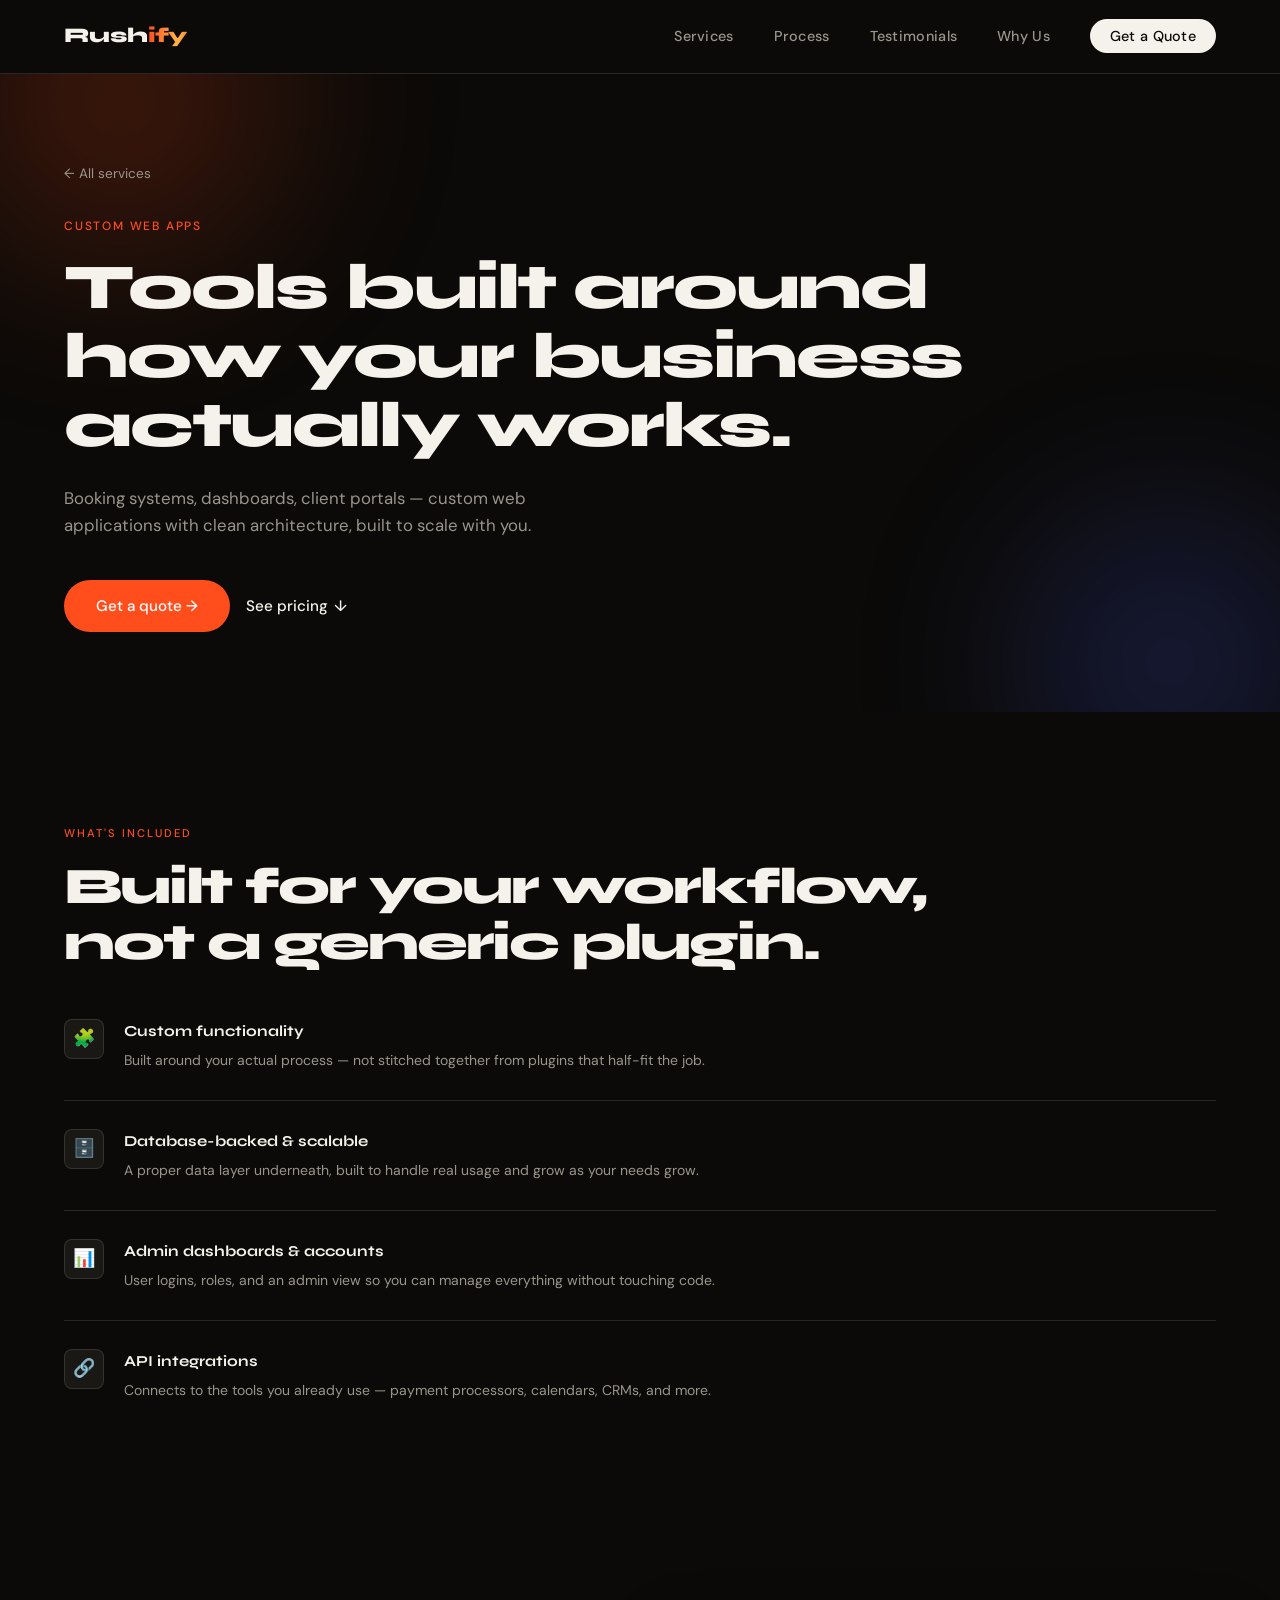
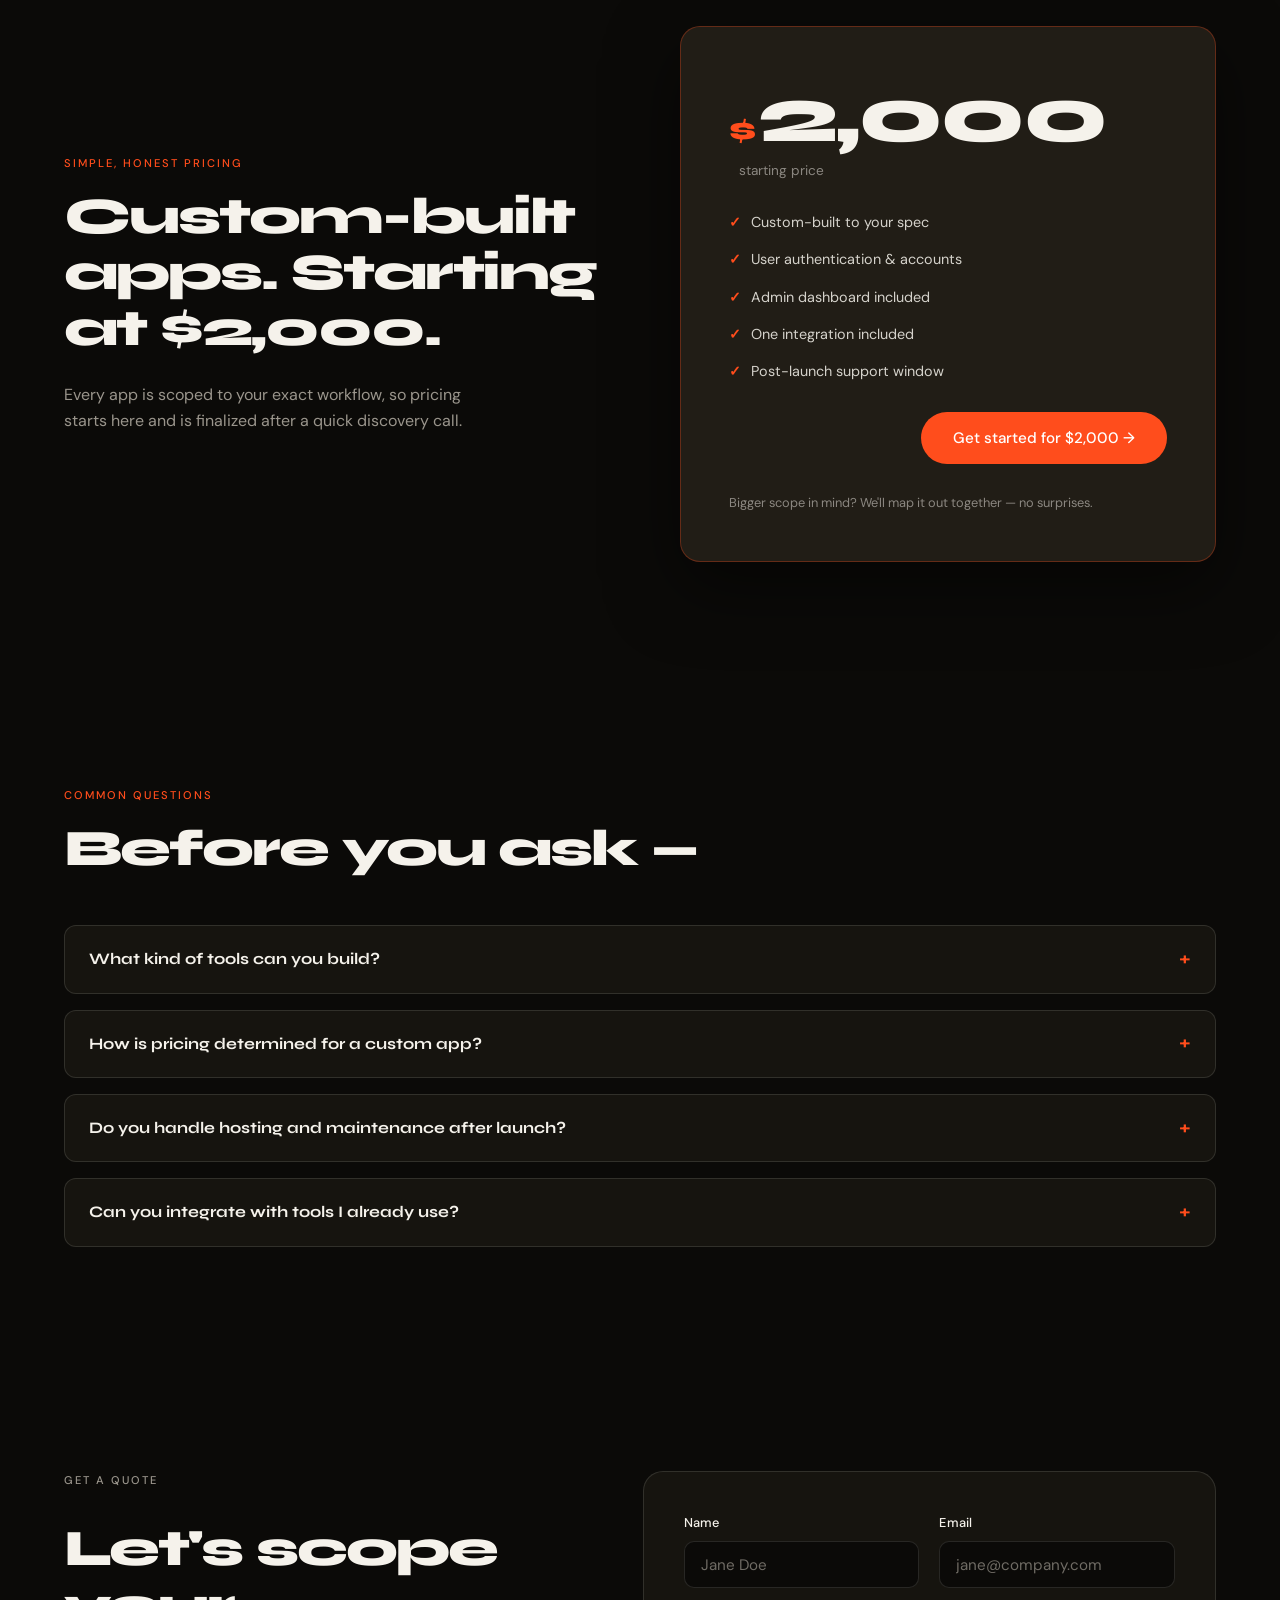
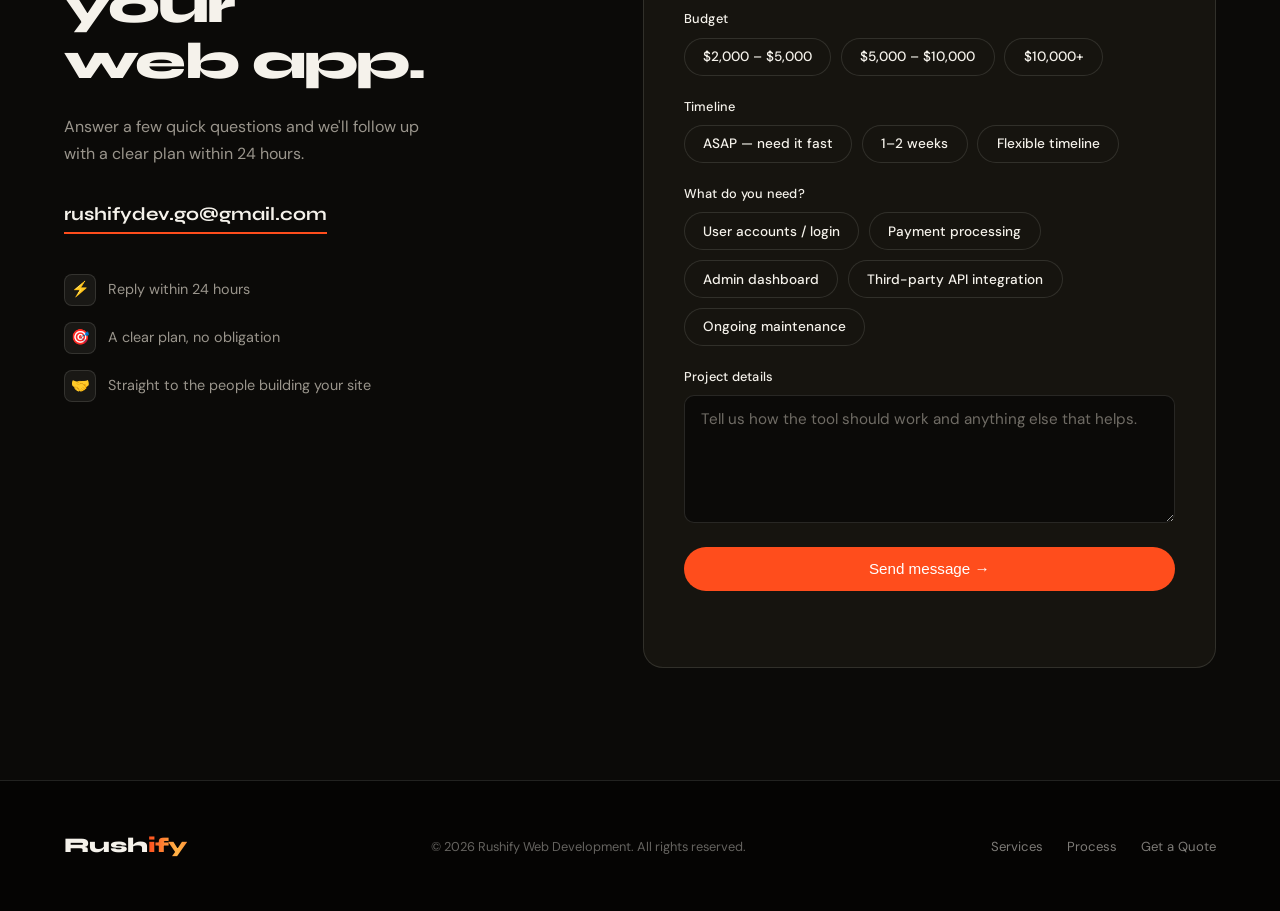
==== custom-web-apps.html @ dc021be0 "Initial commit: Rushify Web Development site Dark-themed homepage with intro animation, 6 dedicated " ====
<!DOCTYPE html>
<html lang="en">
<head>
<meta charset="UTF-8">
<meta name="viewport" content="width=device-width, initial-scale=1.0">
<meta name="color-scheme" content="dark">
<title>Custom Web Application Development — Booking Systems & Dashboards | Rushify</title>
<meta name="description" content="Custom web application development — booking systems, client portals, and dashboards built with clean architecture. Starting at $2,000.">
<link rel="canonical" href="https://rushifydev.com/custom-web-apps.html">

<meta property="og:title" content="Custom Web Application Development — Booking Systems & Dashboards | Rushify">
<meta property="og:description" content="Custom web application development — booking systems, client portals, and dashboards built with clean architecture. Starting at $2,000.">
<meta property="og:type" content="website">
<meta property="og:url" content="https://rushifydev.com/custom-web-apps.html">
<meta property="og:site_name" content="Rushify Web Development">
<meta name="twitter:card" content="summary">
<meta name="twitter:title" content="Custom Web Application Development — Booking Systems & Dashboards | Rushify">
<meta name="twitter:description" content="Custom web application development — booking systems, client portals, and dashboards built with clean architecture. Starting at $2,000.">

<link rel="icon" type="image/svg+xml" href="data:image/svg+xml,%3Csvg xmlns='http://www.w3.org/2000/svg' viewBox='0 0 100 100'%3E%3Crect width='100' height='100' rx='24' fill='%230f0d0a'/%3E%3Ctext x='50' y='70' font-family='Arial, sans-serif' font-weight='800' font-size='60' fill='%23ff4d1c' text-anchor='middle'%3ER%3C/text%3E%3C/svg%3E">

<link rel="preconnect" href="https://fonts.googleapis.com">
<link rel="preconnect" href="https://fonts.gstatic.com" crossorigin>
<link href="https://fonts.googleapis.com/css2?family=Syne:wght@400;700;800&family=DM+Sans:ital,wght@0,300;0,400;0,500;1,300&display=swap" rel="stylesheet">
<link rel="stylesheet" href="styles.css">
<script type="application/ld+json">
{
  "@context": "https://schema.org",
  "@type": "BreadcrumbList",
  "itemListElement": [
    { "@type": "ListItem", "position": 1, "name": "Home", "item": "https://rushifydev.com/" },
    { "@type": "ListItem", "position": 2, "name": "Services", "item": "https://rushifydev.com/#services" },
    { "@type": "ListItem", "position": 3, "name": "Custom Web Apps", "item": "https://rushifydev.com/custom-web-apps.html" }
  ]
}
</script>
<script type="application/ld+json">
{
  "@context": "https://schema.org",
  "@type": "Service",
  "serviceType": "Custom Web Apps",
  "name": "Custom Web Apps",
  "description": "Tailored web applications with clean architecture — from booking systems to dashboards to portals.",
  "provider": { "@type": "Organization", "name": "Rushify Web Development", "url": "https://rushifydev.com/", "email": "rushifydev.go@gmail.com" },
  "areaServed": "Worldwide",
  "offers": { "@type": "Offer", "priceCurrency": "USD", "price": "2000", "url": "https://rushifydev.com/custom-web-apps.html#pricing" }
}
</script>
<script type="application/ld+json">
{
  "@context": "https://schema.org",
  "@type": "FAQPage",
  "mainEntity": [
    { "@type": "Question", "name": "What kind of tools can you build?", "acceptedAnswer": { "@type": "Answer", "text": "Booking systems, client portals, internal dashboards, and other custom tools built around how your business actually operates." } },
    { "@type": "Question", "name": "How is pricing determined for a custom app?", "acceptedAnswer": { "@type": "Answer", "text": "Pricing starts at $2,000 and is finalized after a quick discovery call, since every app is scoped to your exact requirements." } },
    { "@type": "Question", "name": "Do you handle hosting and maintenance after launch?", "acceptedAnswer": { "@type": "Answer", "text": "Yes — a post-launch support window is included, and ongoing maintenance is available as an add-on." } },
    { "@type": "Question", "name": "Can you integrate with tools I already use?", "acceptedAnswer": { "@type": "Answer", "text": "Yes — one integration is included in the starting price, with additional integrations scoped as needed." } }
  ]
}
</script>
</head>
<body>

<!-- NAV -->
<nav class="site-nav">
  <a href="index.html" class="logo">Rush<span>ify</span></a>
  <button class="nav-toggle" id="navToggle" aria-label="Toggle navigation menu" aria-expanded="false" aria-controls="navMenu">
    <span></span><span></span><span></span>
  </button>
  <ul id="navMenu">
    <li><a href="index.html#services">Services</a></li>
    <li><a href="index.html#process">Process</a></li>
    <li><a href="index.html#testimonials">Testimonials</a></li>
    <li><a href="index.html#why">Why Us</a></li>
    <li><a href="#quote" class="nav-cta">Get a Quote</a></li>
  </ul>
</nav>
<div class="nav-backdrop" id="navBackdrop"></div>

<!-- SERVICE HERO -->
<section class="service-hero">
  <div class="hero-glow hero-glow-1" aria-hidden="true"></div>
  <div class="hero-glow hero-glow-2" aria-hidden="true"></div>
  <div class="service-hero-inner">
    <a href="index.html#services" class="service-back">← All services</a>
    <p class="hero-label">Custom Web Apps</p>
    <h1 class="service-title">Tools built around how your business actually works.</h1>
    <p class="service-lede">Booking systems, dashboards, client portals — custom web applications with clean architecture, built to scale with you.</p>
    <div class="hero-actions">
      <a href="#quote" class="btn-primary">Get a quote →</a>
      <a href="#pricing" class="btn-ghost">See pricing <span>↓</span></a>
    </div>
  </div>
</section>

<!-- FEATURES -->
<section class="service-features">
  <div class="reveal">
    <p class="section-label">What's included</p>
    <h2 class="section-title">Built for your workflow,<br>not a generic plugin.</h2>
  </div>
  <div class="why-points">
    <div class="why-point reveal">
      <div class="why-point-icon">🧩</div>
      <div>
        <h4>Custom functionality</h4>
        <p>Built around your actual process — not stitched together from plugins that half-fit the job.</p>
      </div>
    </div>
    <div class="why-point reveal">
      <div class="why-point-icon">🗄️</div>
      <div>
        <h4>Database-backed &amp; scalable</h4>
        <p>A proper data layer underneath, built to handle real usage and grow as your needs grow.</p>
      </div>
    </div>
    <div class="why-point reveal">
      <div class="why-point-icon">📊</div>
      <div>
        <h4>Admin dashboards &amp; accounts</h4>
        <p>User logins, roles, and an admin view so you can manage everything without touching code.</p>
      </div>
    </div>
    <div class="why-point reveal">
      <div class="why-point-icon">🔗</div>
      <div>
        <h4>API integrations</h4>
        <p>Connects to the tools you already use — payment processors, calendars, CRMs, and more.</p>
      </div>
    </div>
  </div>
</section>

<!-- PRICING -->
<section class="pricing" id="pricing">
  <div class="pricing-inner">
    <div class="reveal">
      <p class="section-label">Simple, honest pricing</p>
      <h2 class="section-title">Custom-built apps. Starting at $2,000.</h2>
      <p class="pricing-note">Every app is scoped to your exact workflow, so pricing starts here and is finalized after a quick discovery call.</p>
    </div>
    <div class="pricing-card reveal-right">
      <div class="pricing-price">
        <span class="pricing-currency">$</span>
        <span class="pricing-amount">2,000</span>
        <span class="pricing-period">starting price</span>
      </div>
      <ul class="pricing-features">
        <li><span class="pricing-check" aria-hidden="true">✓</span> Custom-built to your spec</li>
        <li><span class="pricing-check" aria-hidden="true">✓</span> User authentication &amp; accounts</li>
        <li><span class="pricing-check" aria-hidden="true">✓</span> Admin dashboard included</li>
        <li><span class="pricing-check" aria-hidden="true">✓</span> One integration included</li>
        <li><span class="pricing-check" aria-hidden="true">✓</span> Post-launch support window</li>
      </ul>
      <a href="#quote" class="btn-primary pricing-cta">Get started for $2,000 →</a>
      <p class="pricing-fineprint">Bigger scope in mind? We'll map it out together — no surprises.</p>
    </div>
  </div>
</section>

<!-- FAQ -->
<section class="service-faq">
  <div class="reveal">
    <p class="section-label">Common questions</p>
    <h2 class="section-title">Before you ask —</h2>
  </div>
  <div class="faq-list">
    <details class="faq-item reveal">
      <summary>What kind of tools can you build?</summary>
      <p>Booking systems, client portals, internal dashboards, and other custom tools built around how your business actually operates.</p>
    </details>
    <details class="faq-item reveal">
      <summary>How is pricing determined for a custom app?</summary>
      <p>Pricing starts at $2,000 and is finalized after a quick discovery call, since every app is scoped to your exact requirements.</p>
    </details>
    <details class="faq-item reveal">
      <summary>Do you handle hosting and maintenance after launch?</summary>
      <p>Yes — a post-launch support window is included, and ongoing maintenance is available as an add-on.</p>
    </details>
    <details class="faq-item reveal">
      <summary>Can you integrate with tools I already use?</summary>
      <p>Yes — one integration is included in the starting price, with additional integrations scoped as needed.</p>
    </details>
  </div>
</section>

<!-- QUOTE FORM -->
<section class="contact" id="quote">
  <div class="contact-inner">
    <div class="contact-info reveal">
      <p class="section-label">Get a quote</p>
      <h2 class="section-title">Let's scope your<br>web app.</h2>
      <p>Answer a few quick questions and we'll follow up with a clear plan within 24 hours.</p>

      <a href="mailto:rushifydev.go@gmail.com" class="contact-email-link">rushifydev.go@gmail.com</a>

      <ul class="contact-expect">
        <li><span class="contact-expect-icon">⚡</span> Reply within 24 hours</li>
        <li><span class="contact-expect-icon">🎯</span> A clear plan, no obligation</li>
        <li><span class="contact-expect-icon">🤝</span> Straight to the people building your site</li>
      </ul>
    </div>

    <form class="contact-form reveal" id="quoteForm" action="https://formsubmit.co/ajax/rushifydev.go@gmail.com" method="POST" novalidate>
      <input type="hidden" name="_subject" value="🚀 New Custom Web App quote — Rushify">
      <input type="hidden" name="_template" value="table">
      <input type="hidden" name="_captcha" value="false">
      <input type="hidden" name="_autoresponse" value="Thanks for reaching out to Rushify! We've received your message and will get back to you within 24 hours with next steps.">
      <input type="hidden" name="Service" value="Custom Web Apps">
      <input type="text" name="_honey" style="display:none" tabindex="-1" autocomplete="off">

      <div class="form-row">
        <div class="form-field">
          <label for="name">Name</label>
          <input type="text" id="name" name="Name" placeholder="Jane Doe" required>
        </div>
        <div class="form-field">
          <label for="email">Email</label>
          <input type="email" id="email" name="Email" placeholder="jane@company.com" required>
        </div>
      </div>

      <div class="form-field">
        <label>Budget</label>
        <input type="hidden" name="Budget" id="budgetValue">
        <div class="option-group" data-type="single" data-target="budgetValue">
          <button type="button" class="option-pill">$2,000 – $5,000</button>
          <button type="button" class="option-pill">$5,000 – $10,000</button>
          <button type="button" class="option-pill">$10,000+</button>
        </div>
      </div>

      <div class="form-field">
        <label>Timeline</label>
        <input type="hidden" name="Timeline" id="timelineValue">
        <div class="option-group" data-type="single" data-target="timelineValue">
          <button type="button" class="option-pill">ASAP — need it fast</button>
          <button type="button" class="option-pill">1–2 weeks</button>
          <button type="button" class="option-pill">Flexible timeline</button>
        </div>
      </div>

      <div class="form-field">
        <label>What do you need?</label>
        <input type="hidden" name="Add-ons" id="addonsValue">
        <div class="option-group" data-type="multi" data-target="addonsValue">
          <button type="button" class="option-pill">User accounts / login</button>
          <button type="button" class="option-pill">Payment processing</button>
          <button type="button" class="option-pill">Admin dashboard</button>
          <button type="button" class="option-pill">Third-party API integration</button>
          <button type="button" class="option-pill">Ongoing maintenance</button>
        </div>
      </div>

      <div class="form-field">
        <label for="message">Project details</label>
        <textarea id="message" name="Message" rows="5" placeholder="Tell us how the tool should work and anything else that helps." required></textarea>
      </div>

      <button type="submit" class="btn-primary form-submit">
        <span class="btn-text">Send message →</span>
      </button>

      <p class="form-status" id="formStatus" role="status" aria-live="polite"></p>
    </form>

    <div class="form-success reveal" id="formSuccess" hidden>
      <div class="form-success-icon">✓</div>
      <h3>Message sent</h3>
      <p>Thanks for reaching out — we'll reply within 24 hours.</p>
    </div>
  </div>
</section>

<!-- FOOTER -->
<footer>
  <a href="index.html" class="logo">Rush<span>ify</span></a>
  <p>© 2026 Rushify Web Development. All rights reserved.</p>
  <nav>
    <ul>
      <li><a href="index.html#services">Services</a></li>
      <li><a href="index.html#process">Process</a></li>
      <li><a href="#quote">Get a Quote</a></li>
    </ul>
  </nav>
</footer>

<script src="script.js"></script>
</body>
</html>
---- styles.css ----
*, *::before, *::after { box-sizing: border-box; margin: 0; padding: 0; }

:root {
  --ink: #f5f2eb;
  --paper: #0b0a08;
  --accent: #ff4d1c;
  --accent2: #4d63ff;
  --mid: #9a958c;
  --card-bg: #16140f;
  --surface-2: #211d16;
  --chip: rgba(245,242,235,0.06);
  --border: rgba(245,242,235,0.12);
}

html { scroll-behavior: smooth; }

body {
  font-family: 'DM Sans', sans-serif;
  background: var(--paper);
  color: var(--ink);
  font-size: 16px;
  line-height: 1.65;
  overflow-x: hidden;
}

#home, #services, #process, #testimonials, #why, #pricing, #contact { scroll-margin-top: 90px; }

a { color: inherit; }

body.intro-locked { overflow: hidden; }

/* INTRO CURTAIN */
.intro-overlay {
  position: fixed;
  inset: 0;
  z-index: 500;
  background: var(--paper);
  animation: introSlideOut 0.9s cubic-bezier(0.76,0,0.24,1) 1.6s forwards;
}
.intro-word {
  position: fixed;
  top: 50%;
  right: clamp(1.25rem, 6vw, 5rem);
  transform: translateY(-50%);
  writing-mode: vertical-rl;
  font-family: 'Syne', sans-serif;
  font-weight: 800;
  font-size: clamp(2.5rem, 9vw, 7rem);
  color: var(--ink);
  z-index: 501;
  opacity: 0;
  letter-spacing: 0.9em;
  pointer-events: none;
  animation: introWordReveal 1s cubic-bezier(0.16,1,0.3,1) 0.3s forwards,
             introWordFade 0.6s ease 2.4s forwards;
}
@keyframes introWordReveal {
  0% { opacity: 0; letter-spacing: 0.9em; }
  100% { opacity: 1; letter-spacing: 0.05em; }
}
@keyframes introWordFade {
  to { opacity: 0; }
}
@keyframes introSlideOut {
  to { transform: translateX(-100%); }
}

/* NAV — scoped to .site-nav so these rules never leak onto the <nav> nested in <footer> */
.site-nav {
  position: fixed; top: 0; left: 0; right: 0;
  z-index: 100;
  display: flex; align-items: center; justify-content: space-between;
  padding: 1.2rem 4rem;
  background: var(--paper);
  border-bottom: 1px solid var(--border);
}
.logo {
  font-family: 'Syne', sans-serif;
  font-weight: 800;
  font-size: 1.3rem;
  letter-spacing: -0.03em;
  text-decoration: none;
  color: var(--ink);
}
.logo span {
  background: linear-gradient(90deg, #ff4d1c 0%, #ffb347 25%, #ff4d1c 50%, #1c3fff 75%, #ff4d1c 100%);
  background-size: 300% 100%;
  -webkit-background-clip: text;
  background-clip: text;
  color: transparent;
  animation: wordmarkGradient 6s ease-in-out infinite, logoGlow 3s ease-in-out infinite;
}
.site-nav ul { list-style: none; display: flex; align-items: center; gap: 2.5rem; }
.site-nav ul a {
  text-decoration: none; color: var(--mid);
  font-size: 0.9rem; font-weight: 500;
  letter-spacing: 0.02em;
  transition: color 0.2s;
}
.site-nav ul a:hover { color: var(--ink); }
.nav-cta {
  background: var(--ink); color: var(--paper) !important;
  padding: 0.5rem 1.25rem;
  border-radius: 100px;
  box-shadow: 0 0 0 rgba(255,77,28,0);
  transition: background 0.2s !important, box-shadow 0.3s;
}
.nav-cta:hover { background: var(--accent) !important; color: #fff !important; box-shadow: 0 4px 20px rgba(255,77,28,0.4); }

.nav-toggle {
  display: none;
  flex-direction: column;
  justify-content: center;
  gap: 5px;
  width: 40px; height: 40px;
  background: none; border: none; cursor: pointer;
  padding: 0;
  position: relative;
  z-index: 200;
}
.nav-toggle span {
  display: block; width: 100%; height: 2px;
  background: var(--ink);
  transition: transform 0.25s, opacity 0.25s;
}
body.nav-open .nav-toggle span:nth-child(1) { transform: translateY(7px) rotate(45deg); }
body.nav-open .nav-toggle span:nth-child(2) { opacity: 0; }
body.nav-open .nav-toggle span:nth-child(3) { transform: translateY(-7px) rotate(-45deg); }

.nav-backdrop {
  position: fixed; inset: 0;
  background: rgba(0,0,0,0.6);
  opacity: 0; pointer-events: none;
  transition: opacity 0.3s;
  z-index: 95;
}
body.nav-open .nav-backdrop { opacity: 1; pointer-events: auto; }

/* HERO */
.hero {
  min-height: 100vh;
  display: flex; flex-direction: column; justify-content: space-between;
  padding: 8rem 4rem 4rem;
  position: relative;
  overflow: hidden;
}
.hero-glow {
  position: absolute;
  border-radius: 50%;
  filter: blur(90px);
  opacity: 0.32;
  pointer-events: none;
  z-index: 0;
  will-change: transform;
}
.hero-glow-1 {
  width: 480px; height: 480px;
  background: radial-gradient(circle, var(--accent) 0%, transparent 70%);
  top: -140px; left: -120px;
  animation: glowFloat1 15s ease-in-out infinite;
}
.hero-glow-2 {
  width: 420px; height: 420px;
  background: radial-gradient(circle, var(--accent2) 0%, transparent 70%);
  bottom: -160px; right: -100px;
  animation: glowFloat2 17s ease-in-out infinite;
}
.hero-content {
  position: relative;
  z-index: 1;
  display: flex; flex-direction: column; justify-content: space-between;
  flex: 1;
  will-change: transform, opacity;
}
.hero-top { display: flex; justify-content: space-between; align-items: flex-start; }
.hero-sub-top {
  font-size: 1rem; color: var(--mid); max-width: 260px;
  text-align: right; line-height: 1.5;
  opacity: 0; animation: fadeUp 0.7s 1.85s forwards;
}
.hero-sub-top em { font-style: italic; color: var(--ink); }
.hero-wordmark {
  display: flex; align-items: baseline;
  line-height: 0.88;
  margin: 1.5rem 0;
  opacity: 0;
  animation: wordmarkReveal 1.2s cubic-bezier(0.16,1,0.3,1) 1.95s forwards;
}
.wm-rush {
  font-family: 'Syne', sans-serif;
  font-weight: 800;
  font-size: clamp(4rem, 12vw, 12rem);
  color: var(--ink);
}
.wm-ify {
  font-family: 'Syne', sans-serif;
  font-weight: 800;
  font-size: clamp(4rem, 12vw, 12rem);
  background: linear-gradient(90deg, #ff4d1c 0%, #ffb347 25%, #ff4d1c 50%, #1c3fff 75%, #ff4d1c 100%);
  background-size: 300% 100%;
  -webkit-background-clip: text;
  background-clip: text;
  color: transparent;
  animation: wordmarkGradient 6s ease-in-out infinite, wordmarkGlow 3s ease-in-out infinite;
}
.hero-bottom {
  display: flex; justify-content: space-between; align-items: flex-end;
  opacity: 0; animation: fadeUp 0.7s 2.15s forwards;
}
.hero-label {
  font-size: 0.75rem;
  font-weight: 500;
  letter-spacing: 0.15em;
  text-transform: uppercase;
  color: var(--accent);
  margin-bottom: 0.75rem;
  opacity: 0;
  animation: fadeUp 0.6s 1.7s forwards;
}
.hero-sub {
  max-width: 380px;
  color: var(--mid);
  font-size: 0.95rem;
}
.hero-actions {
  display: flex; gap: 1rem; align-items: center;
}
.btn-primary {
  background: var(--accent);
  color: #fff;
  text-decoration: none;
  padding: 0.85rem 2rem;
  border-radius: 100px;
  font-weight: 500;
  font-size: 0.95rem;
  box-shadow: 0 0 0 rgba(255,77,28,0);
  transition: transform 0.2s, background 0.2s, box-shadow 0.3s;
}
.btn-primary:hover:not(:disabled) { background: #e03810; transform: translateY(-2px); box-shadow: 0 8px 30px rgba(255,77,28,0.45); }
.btn-ghost {
  color: var(--ink);
  text-decoration: none;
  font-weight: 500;
  font-size: 0.95rem;
  display: flex; align-items: center; gap: 0.4rem;
  transition: gap 0.2s;
}
.btn-ghost:hover { gap: 0.75rem; }
.hero-scroll {
  position: absolute; bottom: 2.5rem; right: 4rem;
  writing-mode: vertical-rl;
  font-size: 0.75rem;
  letter-spacing: 0.12em;
  color: var(--mid);
  text-transform: uppercase;
  display: flex; align-items: center; gap: 0.8rem;
  opacity: 0;
  z-index: 1;
  animation: fadeIn 1s 3s forwards;
}
.hero-scroll::before {
  content: '';
  display: block;
  width: 1px; height: 60px;
  background: var(--mid);
}

/* TICKER */
.ticker {
  background: var(--card-bg);
  color: var(--ink);
  border-top: 1px solid var(--border);
  border-bottom: 1px solid var(--border);
  padding: 0.75rem 0;
  overflow: hidden;
}
.ticker-inner {
  display: flex; gap: 4rem;
  animation: ticker 20s linear infinite;
  white-space: nowrap;
  width: max-content;
}
.ticker-item {
  font-size: 0.8rem; letter-spacing: 0.1em; text-transform: uppercase;
  display: flex; align-items: center; gap: 1.5rem;
  flex-shrink: 0;
}
.ticker-dot { width: 5px; height: 5px; border-radius: 50%; background: var(--accent); }

/* SECTION COMMON */
section { padding: 7rem 4rem; }
.section-label {
  font-size: 0.7rem; font-weight: 500; letter-spacing: 0.18em;
  text-transform: uppercase; color: var(--accent);
  margin-bottom: 1rem;
}
.section-title {
  font-family: 'Syne', sans-serif;
  font-size: clamp(2rem, 4vw, 3.5rem);
  font-weight: 800; letter-spacing: -0.04em;
  line-height: 1.1;
  margin-bottom: 1.5rem;
}

/* SERVICES */
.services { background: var(--paper); }
.services-header { display: flex; align-items: flex-end; justify-content: space-between; margin-bottom: 4rem; }
.services-header p { max-width: 360px; color: var(--mid); }
.services-grid { display: grid; grid-template-columns: repeat(3, 1fr); gap: 1.5rem; }
.service-card {
  background: var(--card-bg);
  border: 1px solid var(--border);
  border-radius: 16px;
  padding: 2.5rem;
  display: flex;
  flex-direction: column;
  text-decoration: none;
  color: inherit;
  transition: transform 0.25s, box-shadow 0.25s, border-color 0.25s;
  cursor: pointer;
}
.service-card:hover { transform: translateY(-4px); border-color: rgba(255,77,28,0.3); box-shadow: 0 12px 40px rgba(255,77,28,0.12); }
.service-arrow {
  margin-top: auto;
  padding-top: 1.5rem;
  color: var(--accent);
  font-weight: 600;
  font-size: 0.9rem;
  transition: transform 0.2s;
}
.service-card:hover .service-arrow { transform: translateX(4px); }
.service-num {
  font-family: 'Syne', sans-serif;
  font-size: 0.7rem; font-weight: 700;
  letter-spacing: 0.12em; color: var(--mid);
  margin-bottom: 2rem;
}
.service-icon {
  width: 44px; height: 44px;
  background: var(--chip);
  border-radius: 10px;
  display: flex; align-items: center; justify-content: center;
  margin-bottom: 1.5rem;
  font-size: 22px;
}
.service-card h3 {
  font-family: 'Syne', sans-serif;
  font-size: 1.25rem; font-weight: 700;
  letter-spacing: -0.02em; margin-bottom: 0.75rem;
}
.service-card p { font-size: 0.9rem; color: var(--mid); line-height: 1.7; }
.service-card.featured {
  background: linear-gradient(160deg, rgba(255,77,28,0.14), var(--card-bg) 65%);
  border-color: rgba(255,77,28,0.4);
}
.service-card.featured .service-num,
.service-card.featured p { color: rgba(245,242,235,0.6); }
.service-card.featured .service-icon { background: rgba(255,77,28,0.2); }

/* SERVICE DETAIL PAGES */
.service-hero {
  position: relative;
  overflow: hidden;
  padding: 10rem 4rem 5rem;
}
.service-hero-inner { position: relative; z-index: 1; max-width: 900px; }
.service-hero .hero-label { opacity: 1; animation: none; }
.service-back {
  display: inline-block;
  font-size: 0.85rem;
  color: var(--mid);
  text-decoration: none;
  margin-bottom: 2rem;
  transition: color 0.2s;
}
.service-back:hover { color: var(--accent); }
.service-title {
  font-family: 'Syne', sans-serif;
  font-size: clamp(2.25rem, 5.5vw, 4rem);
  font-weight: 800; letter-spacing: -0.03em;
  line-height: 1.08;
  margin: 1rem 0 1.5rem;
}
.service-lede {
  font-size: 1.05rem;
  color: var(--mid);
  max-width: 560px;
  margin-bottom: 2.5rem;
}
.service-features { background: var(--paper); }
.service-features .why-points { margin-top: 3rem; }

/* SERVICE FAQ */
.service-faq { background: var(--paper); }
.faq-list { display: flex; flex-direction: column; gap: 1rem; margin-top: 3rem; }
.faq-item {
  background: var(--card-bg);
  border: 1px solid var(--border);
  border-radius: 12px;
  padding: 1.25rem 1.5rem;
}
.faq-item summary {
  cursor: pointer;
  list-style: none;
  font-family: 'Syne', sans-serif;
  font-weight: 700;
  font-size: 1rem;
  color: var(--ink);
  display: flex;
  justify-content: space-between;
  align-items: center;
  gap: 1rem;
}
.faq-item summary::-webkit-details-marker { display: none; }
.faq-item summary::after {
  content: '+';
  font-size: 1.3rem;
  color: var(--accent);
  flex-shrink: 0;
  line-height: 1;
}
.faq-item[open] summary::after { content: '−'; }
.faq-item p { margin: 0.9rem 0 0; color: var(--mid); font-size: 0.92rem; line-height: 1.7; }

/* OPTION PILLS (interactive quote-form choices) */
.option-group { display: flex; flex-wrap: wrap; gap: 0.6rem; }
.option-pill {
  font-family: 'DM Sans', sans-serif;
  font-size: 0.85rem;
  font-weight: 500;
  color: var(--ink);
  background: var(--card-bg);
  border: 1.5px solid var(--border);
  border-radius: 100px;
  padding: 0.6rem 1.15rem;
  cursor: pointer;
  transition: background 0.2s, border-color 0.2s, color 0.2s, transform 0.15s;
}
.option-pill:hover { border-color: rgba(255,77,28,0.4); }
.option-pill.selected {
  background: var(--accent);
  border-color: var(--accent);
  color: #fff;
  transform: translateY(-1px);
}

/* PROCESS */
.process { background: #050403; color: var(--ink); }
.process .section-title { color: var(--ink); }
.process-grid { display: grid; grid-template-columns: repeat(4, 1fr); gap: 0; margin-top: 4rem; }
.process-step { padding: 2.5rem 2rem; border-left: 1px solid rgba(245,242,235,0.1); }
.process-step:last-child { border-right: 1px solid rgba(245,242,235,0.1); }
.step-num {
  font-family: 'Syne', sans-serif;
  font-size: 3rem; font-weight: 800;
  color: rgba(245,242,235,0.1);
  margin-bottom: 1rem; line-height: 1;
}
.process-step h4 {
  font-family: 'Syne', sans-serif;
  font-size: 1rem; font-weight: 700;
  margin-bottom: 0.75rem; letter-spacing: -0.01em;
}
.process-step p { font-size: 0.875rem; color: rgba(245,242,235,0.5); line-height: 1.7; }

/* WHY US */
.why { background: var(--paper); }
.why-grid { display: grid; grid-template-columns: 1fr 1fr; gap: 5rem; align-items: center; margin-top: 4rem; }
.why-visual {
  position: relative; aspect-ratio: 1;
  display: flex; align-items: center; justify-content: center;
}
.why-ring {
  width: 280px; height: 280px;
  border-radius: 50%;
  border: 1px solid var(--border);
  display: flex; align-items: center; justify-content: center;
  position: relative;
}
.why-ring::before {
  content: '';
  position: absolute; inset: -30px;
  border-radius: 50%; border: 1px dashed rgba(245,242,235,0.15);
}
.why-ring-inner {
  width: 180px; height: 180px;
  border-radius: 50%;
  background: radial-gradient(circle at 35% 30%, rgba(255,77,28,0.2), var(--surface-2) 70%);
  display: flex; align-items: center; justify-content: center;
  flex-direction: column; gap: 0.25rem;
}
.why-ring-inner span:first-child {
  font-family: 'Syne', sans-serif;
  font-size: 2.5rem; font-weight: 800; color: var(--ink);
  line-height: 1;
}
.why-ring-inner span:last-child {
  font-size: 0.7rem; color: rgba(245,242,235,0.5);
  letter-spacing: 0.08em; text-transform: uppercase;
}
.orbit-dot {
  position: absolute;
  width: 10px; height: 10px;
  border-radius: 50%; background: var(--accent);
}
.orbit-dot:nth-child(2) { top: -5px; left: 50%; margin-left: -5px; }
.orbit-dot:nth-child(3) { bottom: -5px; left: 50%; margin-left: -5px; background: var(--accent2); }
.orbit-dot:nth-child(4) { left: -5px; top: 50%; margin-top: -5px; }
.orbit-dot:nth-child(5) { right: -5px; top: 50%; margin-top: -5px; }
.why-points { display: flex; flex-direction: column; gap: 1.75rem; }
.why-point {
  display: flex; gap: 1.25rem; align-items: flex-start;
  padding-bottom: 1.75rem; border-bottom: 1px solid var(--border);
}
.why-point:last-child { border-bottom: none; padding-bottom: 0; }
.why-point-icon {
  width: 40px; height: 40px; flex-shrink: 0;
  border-radius: 8px; border: 1px solid var(--border);
  display: flex; align-items: center; justify-content: center;
  font-size: 18px; background: var(--chip);
}
.why-point h4 {
  font-family: 'Syne', sans-serif;
  font-size: 0.95rem; font-weight: 700; margin-bottom: 0.3rem;
}
.why-point p { font-size: 0.875rem; color: var(--mid); }

/* STATS BAR */
.stats-bar {
  background: var(--accent);
  padding: 3rem 4rem;
  display: flex; justify-content: space-around; align-items: center;
}
.stat { text-align: center; }
.stat-num {
  font-family: 'Syne', sans-serif;
  font-size: 3.5rem; font-weight: 800;
  color: #fff; line-height: 1;
  letter-spacing: -0.04em;
}
.stat-label { font-size: 0.8rem; color: rgba(255,255,255,0.7); letter-spacing: 0.05em; text-transform: uppercase; margin-top: 0.4rem; }
.stat-divider { width: 1px; height: 60px; background: rgba(255,255,255,0.25); }

/* TESTIMONIALS */
.testimonials { background: var(--paper); }
.testimonials-grid { display: grid; grid-template-columns: repeat(2, 1fr); gap: 1.5rem; max-width: 920px; margin: 4rem auto 0; }
.testimonial-card {
  background: var(--card-bg);
  border: 1px solid var(--border);
  border-radius: 16px;
  padding: 2.5rem;
  margin: 0;
  display: flex; flex-direction: column; gap: 1.5rem;
}
.testimonial-stars { color: var(--accent); font-size: 0.9rem; letter-spacing: 0.15em; }
.testimonial-quote { font-size: 0.95rem; color: var(--ink); line-height: 1.7; flex-grow: 1; margin: 0; }
.testimonial-author { display: flex; align-items: center; gap: 0.75rem; }
.testimonial-avatar {
  width: 42px; height: 42px; flex-shrink: 0;
  border-radius: 50%;
  background: var(--chip); border: 1px solid var(--border);
  display: flex; align-items: center; justify-content: center;
  font-family: 'Syne', sans-serif; font-weight: 700; font-size: 0.85rem; color: var(--mid);
}
.testimonial-name { font-family: 'Syne', sans-serif; font-weight: 700; font-size: 0.9rem; font-style: normal; display: block; }
.testimonial-name a { color: inherit; text-decoration: none; }
.testimonial-name a:hover { color: var(--accent); }
.testimonial-role { font-size: 0.8rem; color: var(--mid); }
.testimonial-role a {
  color: inherit;
  text-decoration: underline;
  text-decoration-color: var(--border);
  text-underline-offset: 2px;
  transition: color 0.2s, text-decoration-color 0.2s;
}
.testimonial-role a:hover { color: var(--accent); text-decoration-color: var(--accent); }

/* PRICING */
.pricing { background: var(--paper); }
.pricing-inner { display: grid; grid-template-columns: 1fr 1fr; gap: 5rem; align-items: center; }
.pricing-note { color: var(--mid); max-width: 420px; margin-top: 0.5rem; }
.pricing-card {
  background: var(--surface-2);
  color: var(--ink);
  border: 1px solid rgba(255,77,28,0.3);
  box-shadow: 0 25px 70px rgba(0,0,0,0.5);
  border-radius: 20px;
  padding: clamp(1.75rem, 5vw, 3rem);
  display: flex;
  flex-direction: column;
  gap: 1.75rem;
}
.pricing-price { display: flex; align-items: baseline; flex-wrap: wrap; gap: 0.15rem; flex-shrink: 0; }
.pricing-currency {
  font-family: 'Syne', sans-serif; font-weight: 800;
  font-size: clamp(1.25rem, 4vw, 2rem); color: var(--accent);
}
.pricing-amount {
  font-family: 'Syne', sans-serif; font-weight: 800;
  font-size: clamp(3rem, 14vw, 5rem); letter-spacing: -0.03em; line-height: 1;
}
.pricing-period {
  font-size: 0.85rem; color: rgba(245,242,235,0.5);
  margin-left: 0.6rem; align-self: center;
}
.pricing-features {
  list-style: none; display: flex; flex-direction: column; gap: 0.85rem;
  flex-shrink: 0;
}
.pricing-features li { display: flex; gap: 0.6rem; font-size: 0.9rem; color: rgba(245,242,235,0.85); }
.pricing-check { color: var(--accent); font-weight: 700; flex-shrink: 0; }
.pricing-cta { display: inline-flex; align-self: flex-end; text-align: center; flex-shrink: 0; }
.pricing-fineprint { font-size: 0.8rem; color: rgba(245,242,235,0.5); flex-shrink: 0; }

/* CONTACT */
.contact { background: var(--paper); }
.contact-inner { display: grid; grid-template-columns: 1fr 1.15fr; gap: 5rem; align-items: start; }
.contact-info p { color: var(--mid); max-width: 380px; margin-bottom: 2rem; }
.contact-email-link {
  display: inline-block;
  font-family: 'Syne', sans-serif;
  font-weight: 700;
  font-size: 1.15rem;
  color: var(--ink);
  text-decoration: none;
  border-bottom: 2px solid var(--accent);
  padding-bottom: 0.15rem;
  margin-bottom: 2.5rem;
  transition: color 0.2s;
}
.contact-email-link:hover { color: var(--accent); }
.contact-expect { list-style: none; display: flex; flex-direction: column; gap: 1rem; }
.contact-expect li { display: flex; align-items: center; gap: 0.75rem; font-size: 0.9rem; color: var(--mid); }
.contact-expect-icon {
  width: 32px; height: 32px; flex-shrink: 0;
  border-radius: 8px; background: var(--chip); border: 1px solid var(--border);
  display: flex; align-items: center; justify-content: center; font-size: 15px;
}

.contact-form {
  background: var(--card-bg);
  border: 1px solid var(--border);
  border-radius: 20px;
  padding: 2.5rem;
  display: flex; flex-direction: column; gap: 1.25rem;
}
.form-row { display: grid; grid-template-columns: 1fr 1fr; gap: 1.25rem; }
.form-field { display: flex; flex-direction: column; gap: 0.5rem; }
.form-field label {
  font-size: 0.8rem; font-weight: 500; color: var(--ink);
  letter-spacing: 0.02em;
}
.form-field input, .form-field select, .form-field textarea {
  font-family: 'DM Sans', sans-serif;
  font-size: 0.95rem;
  padding: 0.8rem 1rem;
  border: 1.5px solid var(--border);
  border-radius: 10px;
  background: var(--paper);
  color: var(--ink);
  width: 100%;
  transition: border-color 0.2s, box-shadow 0.2s;
}
.form-field textarea { resize: vertical; min-height: 110px; font-family: inherit; }
.form-field input:focus, .form-field select:focus, .form-field textarea:focus {
  outline: none; border-color: var(--accent);
  box-shadow: 0 0 0 3px rgba(255,77,28,0.12);
}
.form-field input::placeholder, .form-field textarea::placeholder { color: var(--mid); opacity: 0.7; }

.form-submit {
  border: none; cursor: pointer;
  display: inline-flex; align-items: center; justify-content: center;
  gap: 0.5rem; margin-top: 0.25rem;
  width: 100%;
}
.form-submit:disabled { opacity: 0.7; cursor: not-allowed; }
.form-submit:hover:not(:disabled) { background: #e03810; transform: translateY(-2px); }

.form-status { font-size: 0.85rem; min-height: 1.2em; }
.form-status.error { color: var(--accent); }

.form-success {
  background: var(--card-bg);
  border: 1px solid var(--border);
  border-radius: 20px;
  padding: 3.5rem 2.5rem;
  text-align: center;
}
.form-success-icon {
  width: 56px; height: 56px; margin: 0 auto 1.25rem;
  border-radius: 50%; background: var(--accent); color: #fff;
  display: flex; align-items: center; justify-content: center;
  font-size: 1.5rem; font-weight: 700;
}
.form-success h3 { font-family: 'Syne', sans-serif; font-size: 1.4rem; font-weight: 800; margin-bottom: 0.5rem; }
.form-success p { color: var(--mid); font-size: 0.9rem; }

/* CTA (shared button variant used in why/cta contexts) */
.btn-outline {
  border: 1.5px solid var(--ink);
  color: var(--ink);
  text-decoration: none;
  padding: 0.85rem 2rem;
  border-radius: 100px;
  font-weight: 500;
  font-size: 0.95rem;
  transition: background 0.2s;
}
.btn-outline:hover { background: var(--ink); color: var(--paper); }

/* FOOTER */
footer {
  background: #050403; color: var(--ink);
  border-top: 1px solid var(--border);
  padding: 3rem 4rem;
  display: flex; align-items: center; justify-content: space-between;
}
footer .logo { color: var(--ink); }
footer p { font-size: 0.8rem; color: rgba(245,242,235,0.4); }
footer nav ul { list-style: none; display: flex; gap: 1.5rem; }
footer nav ul a {
  text-decoration: none;
  font-size: 0.82rem; color: rgba(245,242,235,0.5);
  transition: color 0.2s;
}
footer nav ul a:hover { color: var(--ink); }

/* ANIMATIONS */
@keyframes fadeUp {
  from { opacity: 0; transform: translateY(20px); }
  to { opacity: 1; transform: translateY(0); }
}
@keyframes fadeIn {
  from { opacity: 0; } to { opacity: 1; }
}
@keyframes ticker {
  from { transform: translateX(0); }
  to { transform: translateX(-50%); }
}
@keyframes wordmarkGradient {
  0%, 100% { background-position: 0% 50%; }
  50% { background-position: 100% 50%; }
}
@keyframes wordmarkGlow {
  0%, 100% { text-shadow: 0 0 24px rgba(255,77,28,0.35); }
  50% { text-shadow: 0 0 50px rgba(255,77,28,0.65); }
}
@keyframes logoGlow {
  0%, 100% { text-shadow: 0 0 6px rgba(255,77,28,0.3); }
  50% { text-shadow: 0 0 12px rgba(255,77,28,0.55); }
}
@keyframes wordmarkReveal {
  0% { opacity: 0; letter-spacing: 0.55em; transform: translateY(26px); }
  55% { opacity: 1; }
  100% { opacity: 1; letter-spacing: -0.05em; transform: translateY(0); }
}
@keyframes glowFloat1 {
  0%, 100% { transform: translate(0, 0) scale(1); }
  50% { transform: translate(60px, 40px) scale(1.15); }
}
@keyframes glowFloat2 {
  0%, 100% { transform: translate(0, 0) scale(1); }
  50% { transform: translate(-50px, -30px) scale(1.1); }
}

.reveal {
  opacity: 0; transform: translateY(24px);
  transition: opacity 0.7s, transform 0.7s;
}
.reveal.visible { opacity: 1; transform: translateY(0); }

/* Slides in from the left, settling to the right into its resting position. */
.reveal-right {
  opacity: 0; transform: translateX(-60px);
  transition: opacity 0.7s ease-out, transform 0.7s ease-out;
}
.reveal-right.visible { opacity: 1; transform: translateX(0); }

/* Respect reduced-motion preferences */
@media (prefers-reduced-motion: reduce) {
  html { scroll-behavior: auto; }
  .intro-overlay { display: none; }
  .hero-top, .hero-wordmark, .hero-bottom, .hero-label, .hero-scroll { animation: none; opacity: 1; }
  .hero-wordmark { letter-spacing: -0.05em; }
  .hero-glow { animation: none; }
  .ticker-inner { animation: none; }
  .reveal, .reveal-right { opacity: 1; transform: none; transition: none; }
  .wm-ify, .logo span { animation: none; }
}

*:focus-visible {
  outline: 2px solid var(--accent);
  outline-offset: 2px;
}

@media (max-width: 900px) {
  .site-nav { padding: 1rem 1.5rem; }
  .nav-toggle { display: flex; }
  .site-nav ul {
    position: fixed; top: 0; right: 0; bottom: 0;
    width: min(78vw, 320px);
    background: var(--card-bg);
    border-left: 1px solid var(--border);
    flex-direction: column;
    align-items: flex-start;
    justify-content: center;
    gap: 2rem;
    padding: 2rem 2.5rem;
    transform: translateX(100%);
    transition: transform 0.3s ease;
    box-shadow: -8px 0 30px rgba(0,0,0,0.5);
  }
  body.nav-open .site-nav ul { transform: translateX(0); }
  body.nav-open { overflow: hidden; }
  .site-nav ul a { font-size: 1.1rem; }

  section, .hero, .stats-bar, .contact { padding-left: 1.5rem; padding-right: 1.5rem; }
  .services-header { flex-direction: column; align-items: flex-start; gap: 1rem; }
  .services-grid { grid-template-columns: 1fr; }
  .testimonials-grid { grid-template-columns: 1fr; }
  .process-grid { grid-template-columns: 1fr 1fr; }
  .why-grid { grid-template-columns: 1fr; }
  .why-visual { display: none; }
  .pricing-inner { grid-template-columns: 1fr; gap: 3rem; }
  .contact-inner { grid-template-columns: 1fr; gap: 3rem; }
  .form-row { grid-template-columns: 1fr; }
  .stats-bar { flex-wrap: wrap; gap: 2rem; }
  footer { flex-direction: column; gap: 1.5rem; text-align: center; }
  footer nav ul { justify-content: center; flex-wrap: wrap; }
  .hero-scroll { display: none; }
  .hero-bottom { flex-direction: column; gap: 1.5rem; align-items: flex-start; }
  .wm-rush, .wm-ify { font-size: clamp(2.25rem, 11vw, 6rem); }
}
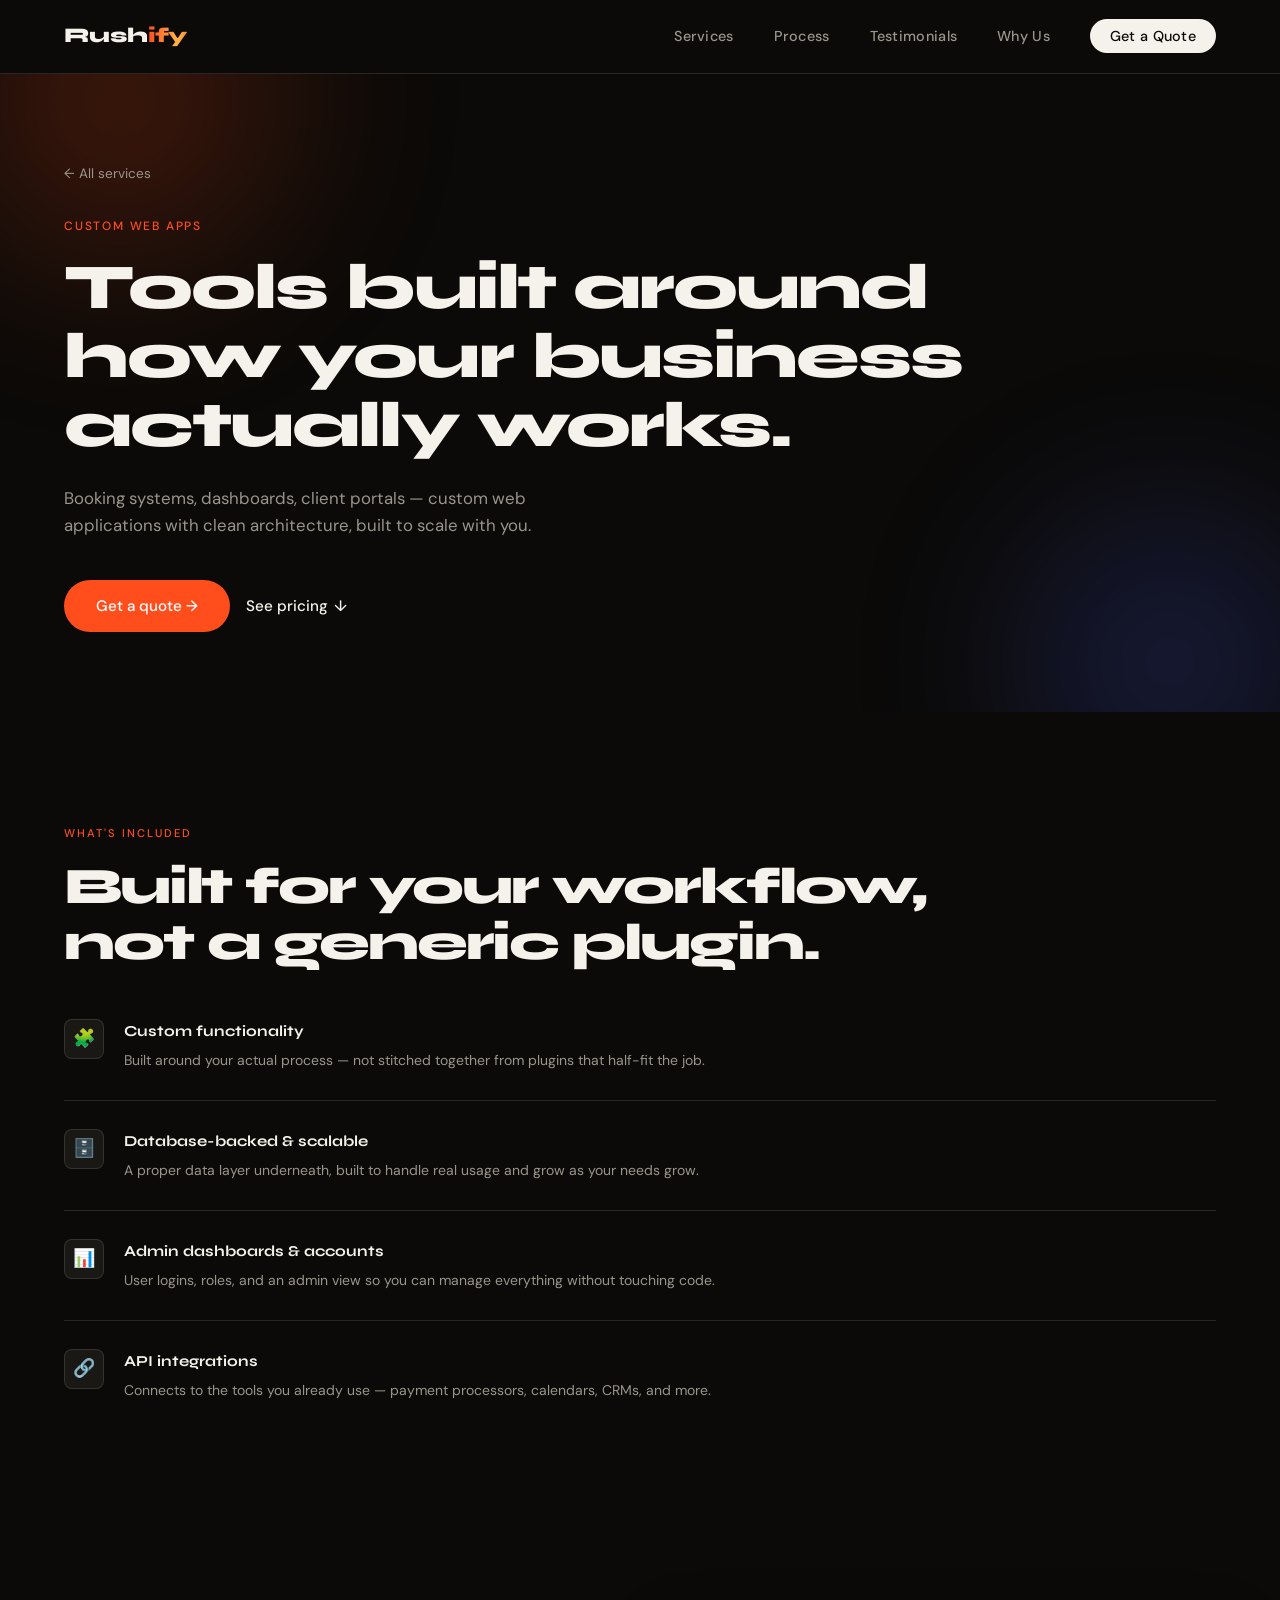
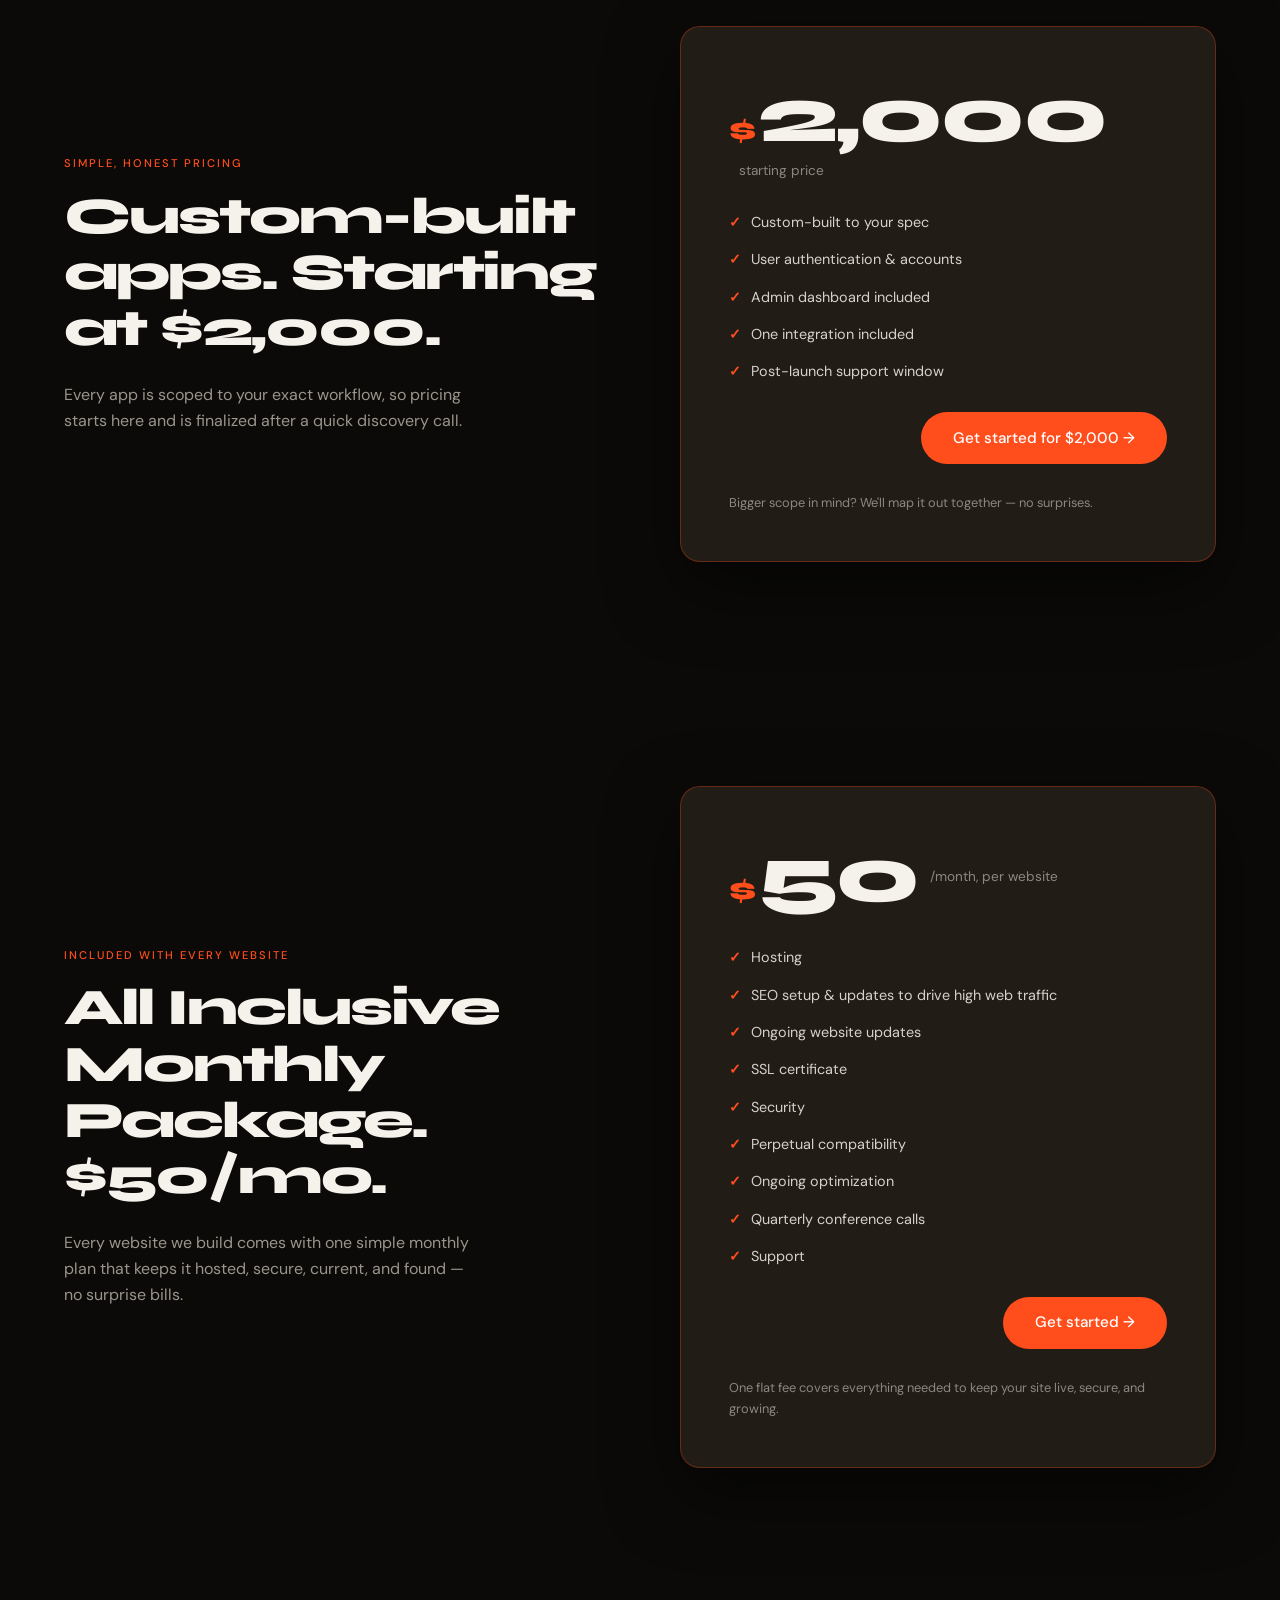
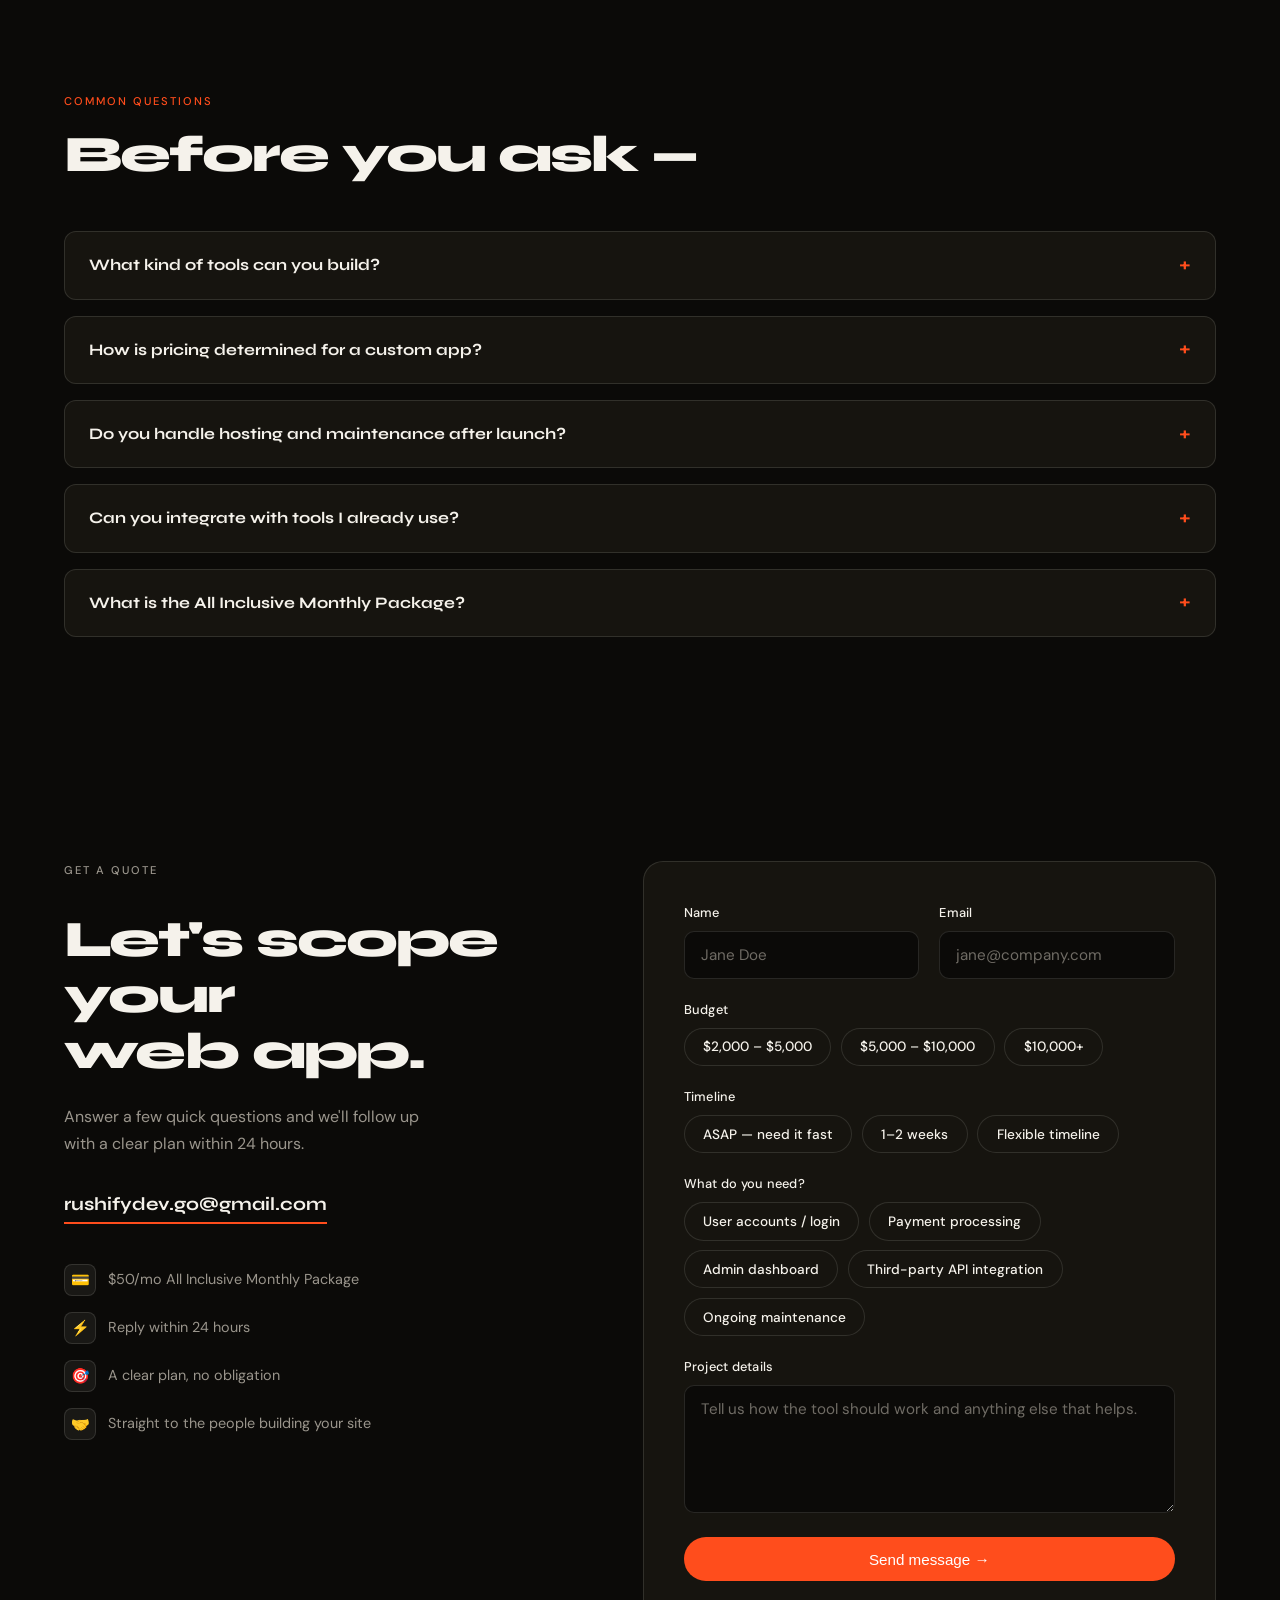
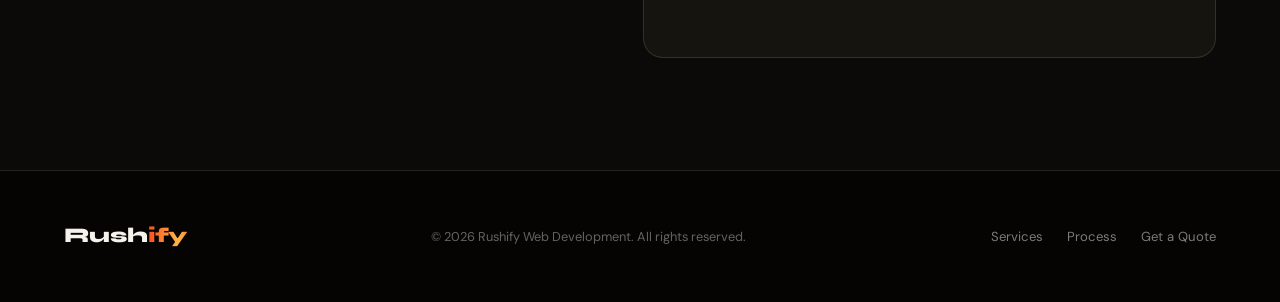
==== commit d7798683: "Add $50/mo All Inclusive Monthly Package to all service pages Co-Authored-By: Claude Sonnet 5.5 <nor" ====
--- a/custom-web-apps.html
+++ b/custom-web-apps.html
@@ -54,7 +54,8 @@
     { "@type": "Question", "name": "What kind of tools can you build?", "acceptedAnswer": { "@type": "Answer", "text": "Booking systems, client portals, internal dashboards, and other custom tools built around how your business actually operates." } },
     { "@type": "Question", "name": "How is pricing determined for a custom app?", "acceptedAnswer": { "@type": "Answer", "text": "Pricing starts at $2,000 and is finalized after a quick discovery call, since every app is scoped to your exact requirements." } },
     { "@type": "Question", "name": "Do you handle hosting and maintenance after launch?", "acceptedAnswer": { "@type": "Answer", "text": "Yes — a post-launch support window is included, and ongoing maintenance is available as an add-on." } },
-    { "@type": "Question", "name": "Can you integrate with tools I already use?", "acceptedAnswer": { "@type": "Answer", "text": "Yes — one integration is included in the starting price, with additional integrations scoped as needed." } }
+    { "@type": "Question", "name": "Can you integrate with tools I already use?", "acceptedAnswer": { "@type": "Answer", "text": "Yes — one integration is included in the starting price, with additional integrations scoped as needed." } },
+    { "@type": "Question", "name": "What is the All Inclusive Monthly Package?", "acceptedAnswer": { "@type": "Answer", "text": "A flat $50/month per website that covers hosting, SEO setup and updates to help drive high web traffic, ongoing website updates, SSL certificate, security, perpetual compatibility, ongoing optimization, quarterly conference calls, and support." } }
   ]
 }
 </script>
@@ -158,6 +159,37 @@
   </div>
 </section>
 
+<!-- ALL INCLUSIVE MONTHLY PACKAGE -->
+<section class="pricing" id="monthly-package">
+  <div class="pricing-inner">
+    <div class="reveal">
+      <p class="section-label">Included with every website</p>
+      <h2 class="section-title">All Inclusive Monthly Package. $50/mo.</h2>
+      <p class="pricing-note">Every website we build comes with one simple monthly plan that keeps it hosted, secure, current, and found — no surprise bills.</p>
+    </div>
+    <div class="pricing-card reveal-right">
+      <div class="pricing-price">
+        <span class="pricing-currency">$</span>
+        <span class="pricing-amount">50</span>
+        <span class="pricing-period">/month, per website</span>
+      </div>
+      <ul class="pricing-features">
+        <li><span class="pricing-check" aria-hidden="true">✓</span> Hosting</li>
+        <li><span class="pricing-check" aria-hidden="true">✓</span> SEO setup &amp; updates to drive high web traffic</li>
+        <li><span class="pricing-check" aria-hidden="true">✓</span> Ongoing website updates</li>
+        <li><span class="pricing-check" aria-hidden="true">✓</span> SSL certificate</li>
+        <li><span class="pricing-check" aria-hidden="true">✓</span> Security</li>
+        <li><span class="pricing-check" aria-hidden="true">✓</span> Perpetual compatibility</li>
+        <li><span class="pricing-check" aria-hidden="true">✓</span> Ongoing optimization</li>
+        <li><span class="pricing-check" aria-hidden="true">✓</span> Quarterly conference calls</li>
+        <li><span class="pricing-check" aria-hidden="true">✓</span> Support</li>
+      </ul>
+      <a href="#quote" class="btn-primary pricing-cta">Get started →</a>
+      <p class="pricing-fineprint">One flat fee covers everything needed to keep your site live, secure, and growing.</p>
+    </div>
+  </div>
+</section>
+
 <!-- FAQ -->
 <section class="service-faq">
   <div class="reveal">
@@ -180,6 +212,10 @@
     <details class="faq-item reveal">
       <summary>Can you integrate with tools I already use?</summary>
       <p>Yes — one integration is included in the starting price, with additional integrations scoped as needed.</p>
+    </details>
+    <details class="faq-item reveal">
+      <summary>What is the All Inclusive Monthly Package?</summary>
+      <p>A flat $50/month per website that covers hosting, SEO setup and updates to help drive high web traffic, ongoing website updates, SSL certificate, security, perpetual compatibility, ongoing optimization, quarterly conference calls, and support.</p>
     </details>
   </div>
 </section>
@@ -195,6 +231,7 @@
       <a href="mailto:rushifydev.go@gmail.com" class="contact-email-link">rushifydev.go@gmail.com</a>
 
       <ul class="contact-expect">
+        <li><span class="contact-expect-icon">💳</span> $50/mo All Inclusive Monthly Package</li>
         <li><span class="contact-expect-icon">⚡</span> Reply within 24 hours</li>
         <li><span class="contact-expect-icon">🎯</span> A clear plan, no obligation</li>
         <li><span class="contact-expect-icon">🤝</span> Straight to the people building your site</li>
@@ -206,6 +243,7 @@
       <input type="hidden" name="_template" value="table">
       <input type="hidden" name="_captcha" value="false">
       <input type="hidden" name="_autoresponse" value="Thanks for reaching out to Rushify! We've received your message and will get back to you within 24 hours with next steps.">
+      <input type="hidden" name="Monthly Package" value="All Inclusive Monthly Package - $50/mo">
       <input type="hidden" name="Service" value="Custom Web Apps">
       <input type="text" name="_honey" style="display:none" tabindex="-1" autocomplete="off">
 
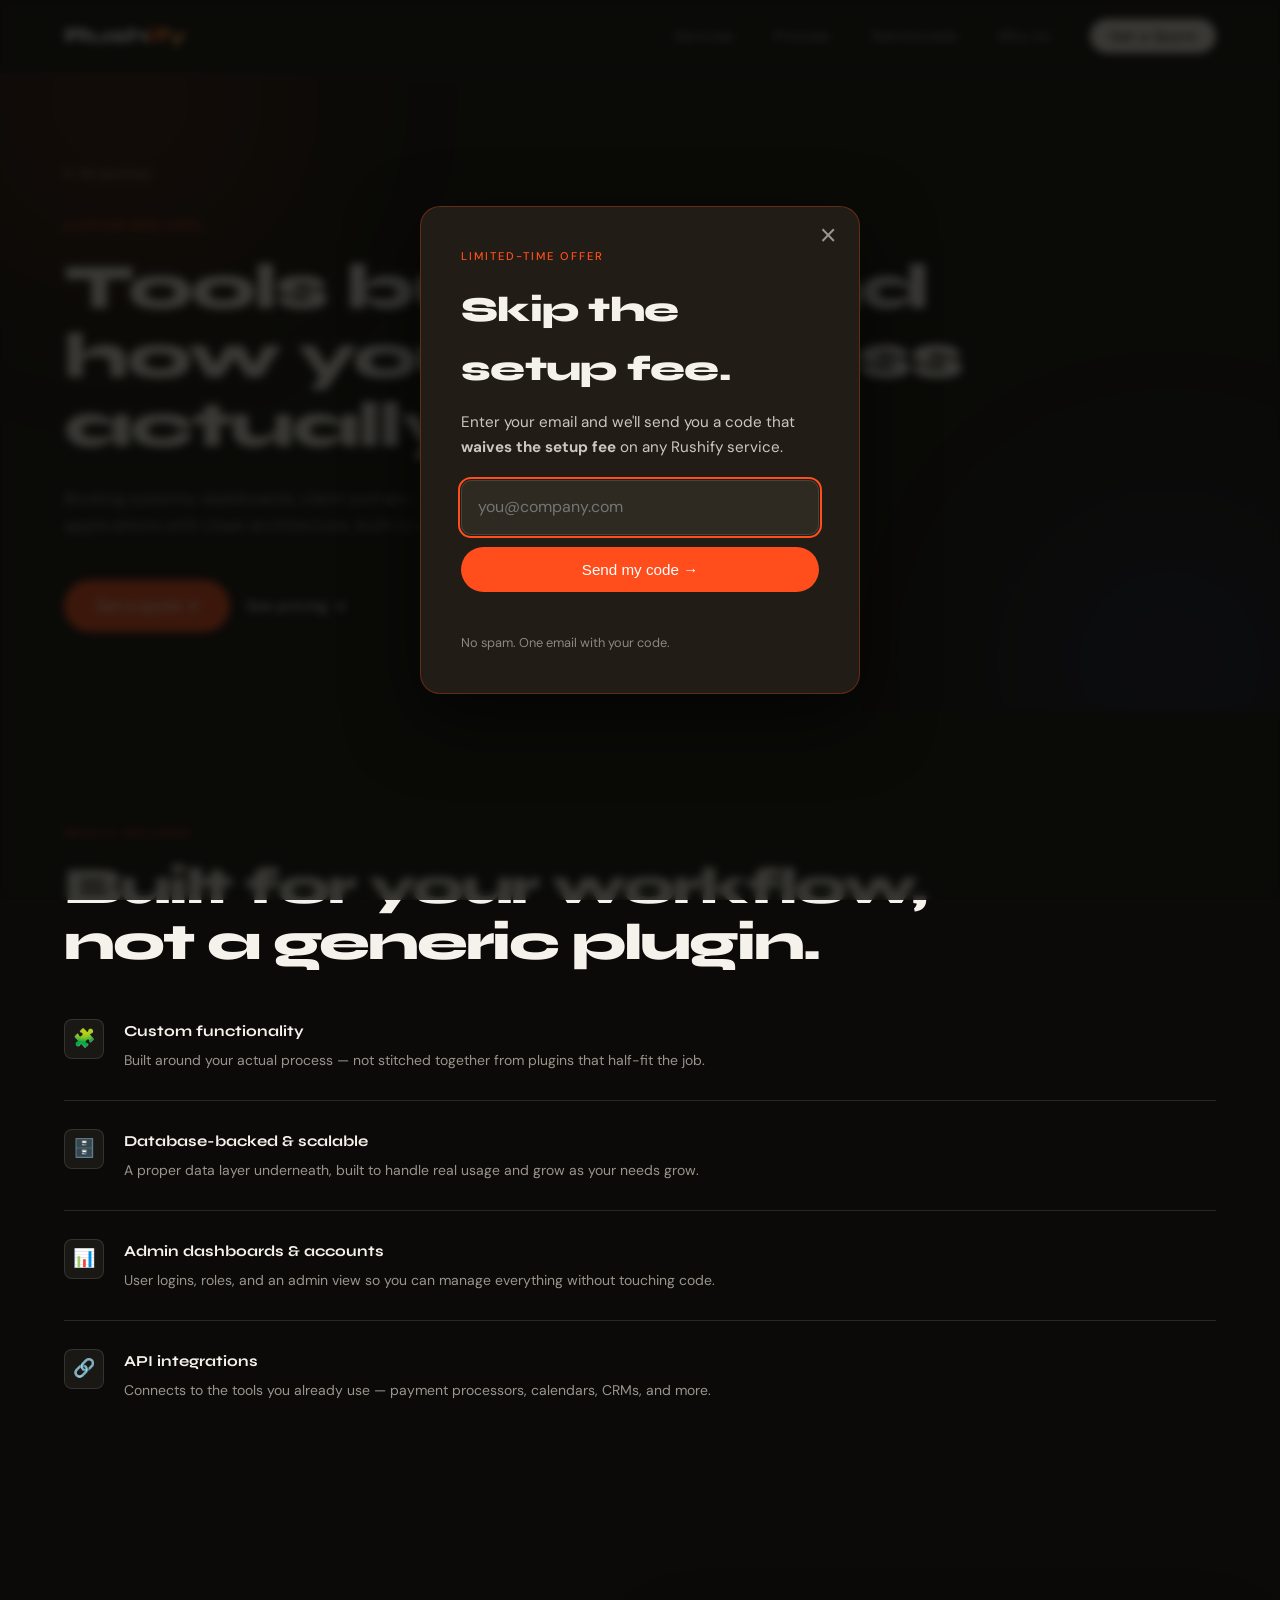
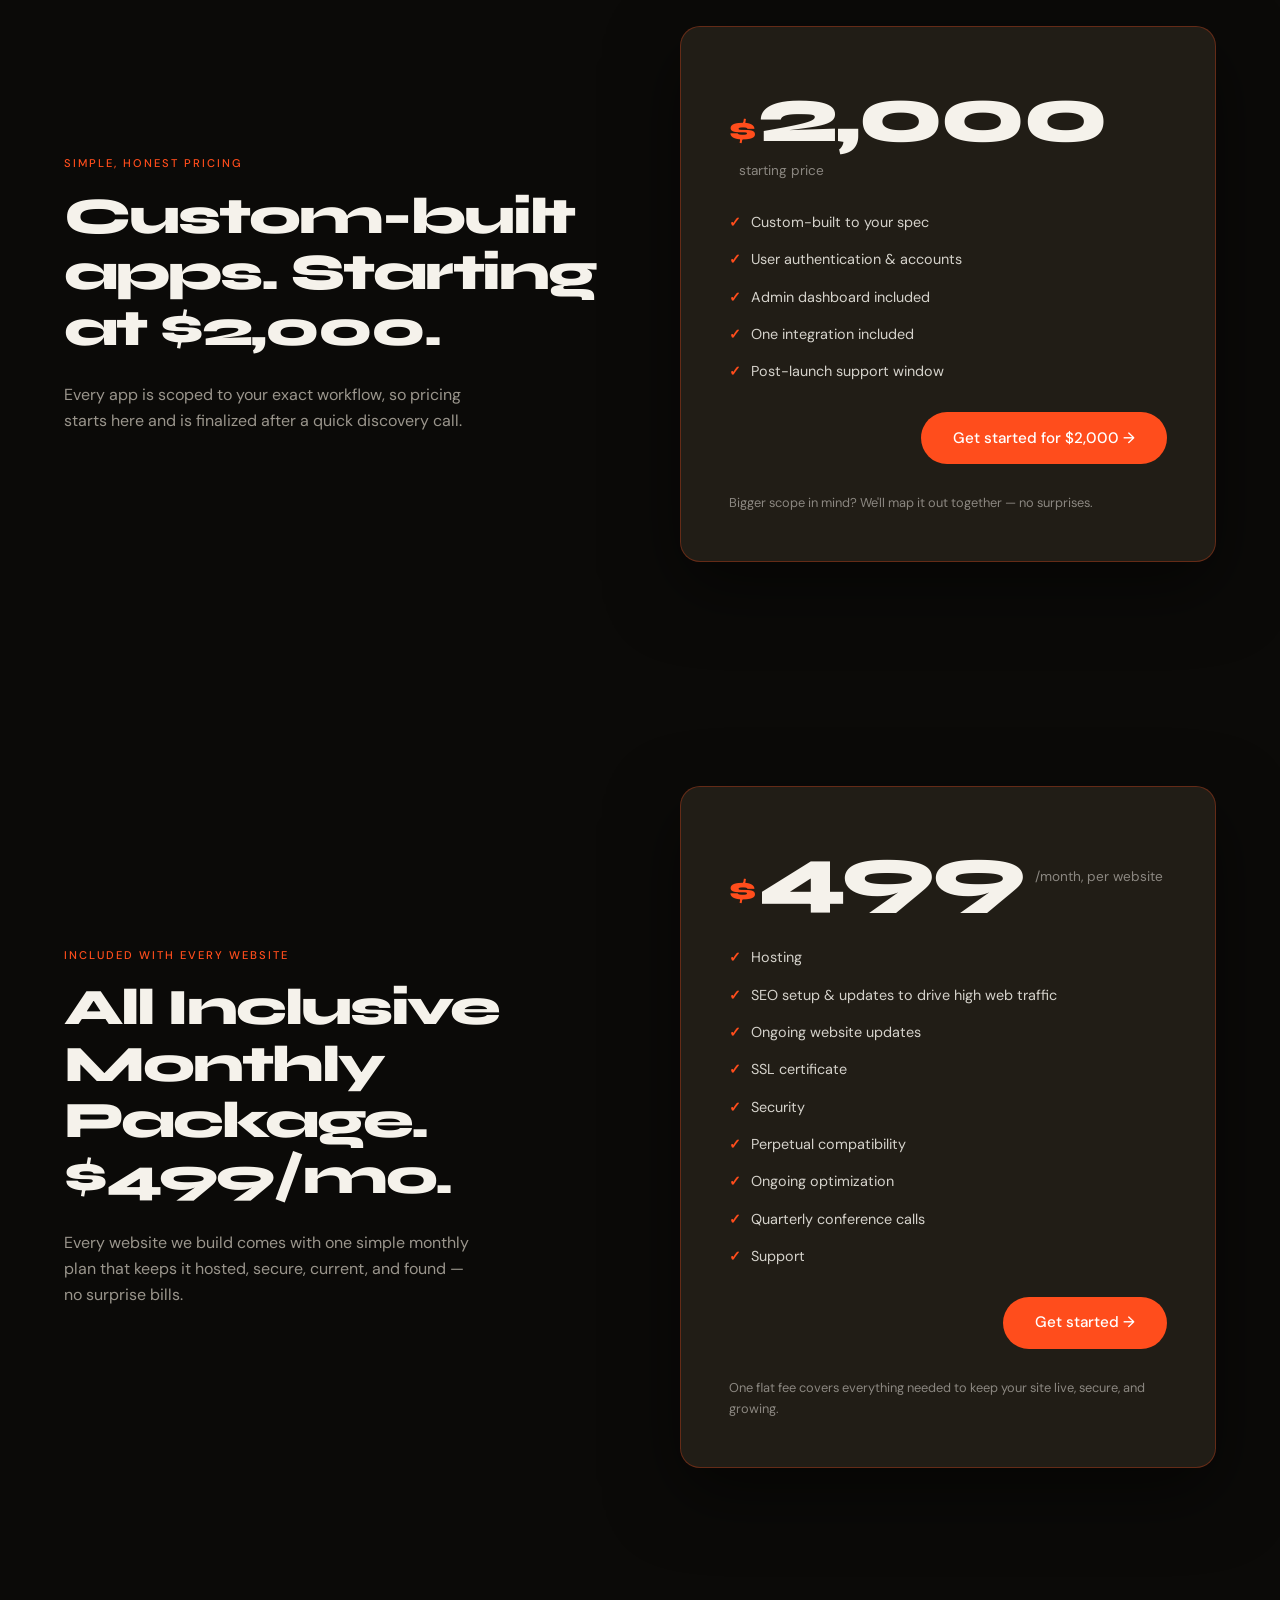
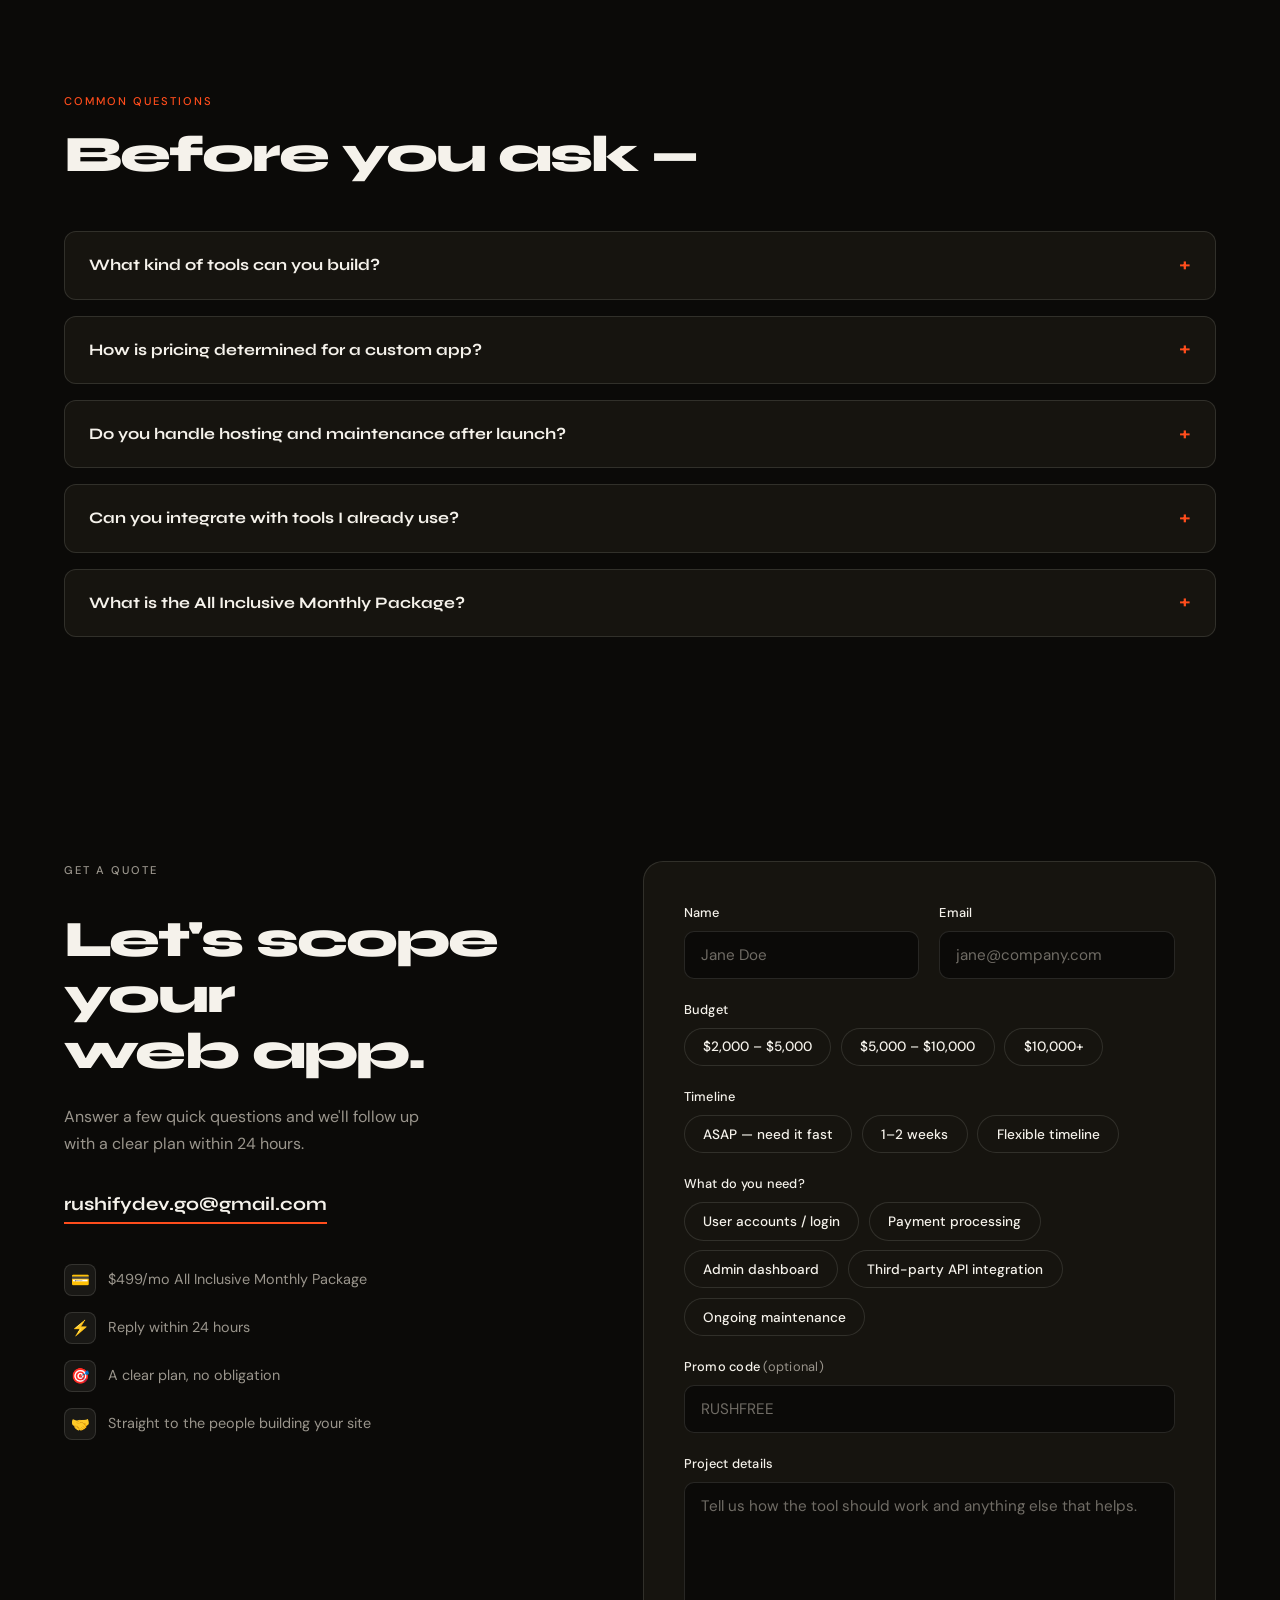
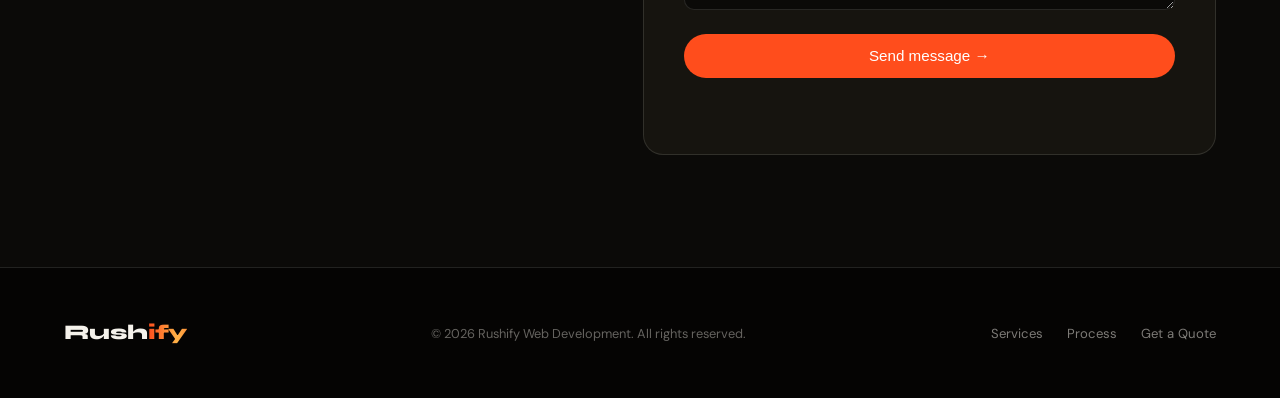
==== commit 6f3d9560: "Add welcome offer popup, promo code field, $99 e-commerce and $499 web app packages Co-Authored-By: " ====
--- a/custom-web-apps.html
+++ b/custom-web-apps.html
@@ -55,7 +55,7 @@
     { "@type": "Question", "name": "How is pricing determined for a custom app?", "acceptedAnswer": { "@type": "Answer", "text": "Pricing starts at $2,000 and is finalized after a quick discovery call, since every app is scoped to your exact requirements." } },
     { "@type": "Question", "name": "Do you handle hosting and maintenance after launch?", "acceptedAnswer": { "@type": "Answer", "text": "Yes — a post-launch support window is included, and ongoing maintenance is available as an add-on." } },
     { "@type": "Question", "name": "Can you integrate with tools I already use?", "acceptedAnswer": { "@type": "Answer", "text": "Yes — one integration is included in the starting price, with additional integrations scoped as needed." } },
-    { "@type": "Question", "name": "What is the All Inclusive Monthly Package?", "acceptedAnswer": { "@type": "Answer", "text": "A flat $50/month per website that covers hosting, SEO setup and updates to help drive high web traffic, ongoing website updates, SSL certificate, security, perpetual compatibility, ongoing optimization, quarterly conference calls, and support." } }
+    { "@type": "Question", "name": "What is the All Inclusive Monthly Package?", "acceptedAnswer": { "@type": "Answer", "text": "A flat $499/month per website that covers hosting, SEO setup and updates to help drive high web traffic, ongoing website updates, SSL certificate, security, perpetual compatibility, ongoing optimization, quarterly conference calls, and support." } }
   ]
 }
 </script>
@@ -164,13 +164,13 @@
   <div class="pricing-inner">
     <div class="reveal">
       <p class="section-label">Included with every website</p>
-      <h2 class="section-title">All Inclusive Monthly Package. $50/mo.</h2>
+      <h2 class="section-title">All Inclusive Monthly Package. $499/mo.</h2>
       <p class="pricing-note">Every website we build comes with one simple monthly plan that keeps it hosted, secure, current, and found — no surprise bills.</p>
     </div>
     <div class="pricing-card reveal-right">
       <div class="pricing-price">
         <span class="pricing-currency">$</span>
-        <span class="pricing-amount">50</span>
+        <span class="pricing-amount">499</span>
         <span class="pricing-period">/month, per website</span>
       </div>
       <ul class="pricing-features">
@@ -215,7 +215,7 @@
     </details>
     <details class="faq-item reveal">
       <summary>What is the All Inclusive Monthly Package?</summary>
-      <p>A flat $50/month per website that covers hosting, SEO setup and updates to help drive high web traffic, ongoing website updates, SSL certificate, security, perpetual compatibility, ongoing optimization, quarterly conference calls, and support.</p>
+      <p>A flat $499/month per website that covers hosting, SEO setup and updates to help drive high web traffic, ongoing website updates, SSL certificate, security, perpetual compatibility, ongoing optimization, quarterly conference calls, and support.</p>
     </details>
   </div>
 </section>
@@ -231,7 +231,7 @@
       <a href="mailto:rushifydev.go@gmail.com" class="contact-email-link">rushifydev.go@gmail.com</a>
 
       <ul class="contact-expect">
-        <li><span class="contact-expect-icon">💳</span> $50/mo All Inclusive Monthly Package</li>
+        <li><span class="contact-expect-icon">💳</span> $499/mo All Inclusive Monthly Package</li>
         <li><span class="contact-expect-icon">⚡</span> Reply within 24 hours</li>
         <li><span class="contact-expect-icon">🎯</span> A clear plan, no obligation</li>
         <li><span class="contact-expect-icon">🤝</span> Straight to the people building your site</li>
@@ -243,7 +243,7 @@
       <input type="hidden" name="_template" value="table">
       <input type="hidden" name="_captcha" value="false">
       <input type="hidden" name="_autoresponse" value="Thanks for reaching out to Rushify! We've received your message and will get back to you within 24 hours with next steps.">
-      <input type="hidden" name="Monthly Package" value="All Inclusive Monthly Package - $50/mo">
+      <input type="hidden" name="Monthly Package" value="All Inclusive Monthly Package - $499/mo">
       <input type="hidden" name="Service" value="Custom Web Apps">
       <input type="text" name="_honey" style="display:none" tabindex="-1" autocomplete="off">
 
@@ -288,6 +288,11 @@
           <button type="button" class="option-pill">Third-party API integration</button>
           <button type="button" class="option-pill">Ongoing maintenance</button>
         </div>
+      </div>
+
+      <div class="form-field">
+        <label for="promo">Promo code <span style="color:var(--mid);font-weight:400">(optional)</span></label>
+        <input type="text" id="promo" name="Promo Code" placeholder="RUSHFREE" autocomplete="off">
       </div>
 
       <div class="form-field">
--- a/styles.css
+++ b/styles.css
@@ -832,3 +832,41 @@
   .hero-bottom { flex-direction: column; gap: 1.5rem; align-items: flex-start; }
   .wm-rush, .wm-ify { font-size: clamp(2.25rem, 11vw, 6rem); }
 }
+
+/* WELCOME OFFER POPUP */
+body.offer-open { overflow: hidden; }
+.offer-modal { position: fixed; inset: 0; z-index: 10000; display: flex; align-items: center; justify-content: center; padding: 1rem; }
+.offer-modal[hidden] { display: none; }
+.offer-backdrop { position: absolute; inset: 0; background: rgba(11,10,8,0.8); backdrop-filter: blur(4px); }
+.offer-card {
+  position: relative; width: 100%; max-width: 440px;
+  background: var(--surface-2); color: var(--ink);
+  border: 1px solid rgba(255,77,28,0.3); border-radius: 20px;
+  box-shadow: 0 25px 70px rgba(0,0,0,0.6);
+  padding: clamp(1.75rem, 6vw, 2.5rem);
+  animation: offerIn 0.35s ease both;
+}
+@keyframes offerIn { from { opacity: 0; transform: translateY(16px) scale(0.97); } to { opacity: 1; transform: none; } }
+@media (prefers-reduced-motion: reduce) { .offer-card { animation: none; } }
+.offer-close {
+  position: absolute; top: 0.6rem; right: 0.9rem; background: none; border: 0;
+  color: var(--mid); font-size: 1.8rem; line-height: 1; cursor: pointer; padding: 0.25rem 0.5rem;
+}
+.offer-close:hover { color: var(--ink); }
+.offer-title { font-family: 'Syne', sans-serif; font-weight: 800; font-size: clamp(1.7rem, 6vw, 2.2rem); letter-spacing: -0.02em; margin: 0.4rem 0 0.75rem; }
+.offer-text { color: rgba(245,242,235,0.8); font-size: 0.95rem; margin-bottom: 1.25rem; }
+.offer-form { display: flex; flex-direction: column; gap: 0.75rem; }
+.offer-form input[type="email"] {
+  width: 100%; padding: 0.85rem 1rem; border-radius: 10px; font: inherit; font-size: 1rem;
+  background: var(--chip); border: 1px solid var(--border); color: var(--ink);
+}
+.offer-form input[type="email"]:focus { outline: 2px solid var(--accent); outline-offset: 1px; }
+.offer-submit { justify-content: center; text-align: center; border: 0; cursor: pointer; }
+.offer-submit:disabled { opacity: 0.6; cursor: default; }
+.offer-status { font-size: 0.85rem; color: var(--accent); min-height: 1.2em; }
+.offer-fine { font-size: 0.8rem; color: rgba(245,242,235,0.5); margin-top: 0.75rem; }
+.offer-code {
+  font-family: 'Syne', sans-serif; font-weight: 800; font-size: 1.8rem; letter-spacing: 0.12em; text-align: center;
+  color: var(--accent); border: 2px dashed rgba(255,77,28,0.5); border-radius: 12px; padding: 0.9rem; margin-bottom: 0.5rem;
+}
+.offer-sr { position: absolute; width: 1px; height: 1px; overflow: hidden; clip: rect(0 0 0 0); }
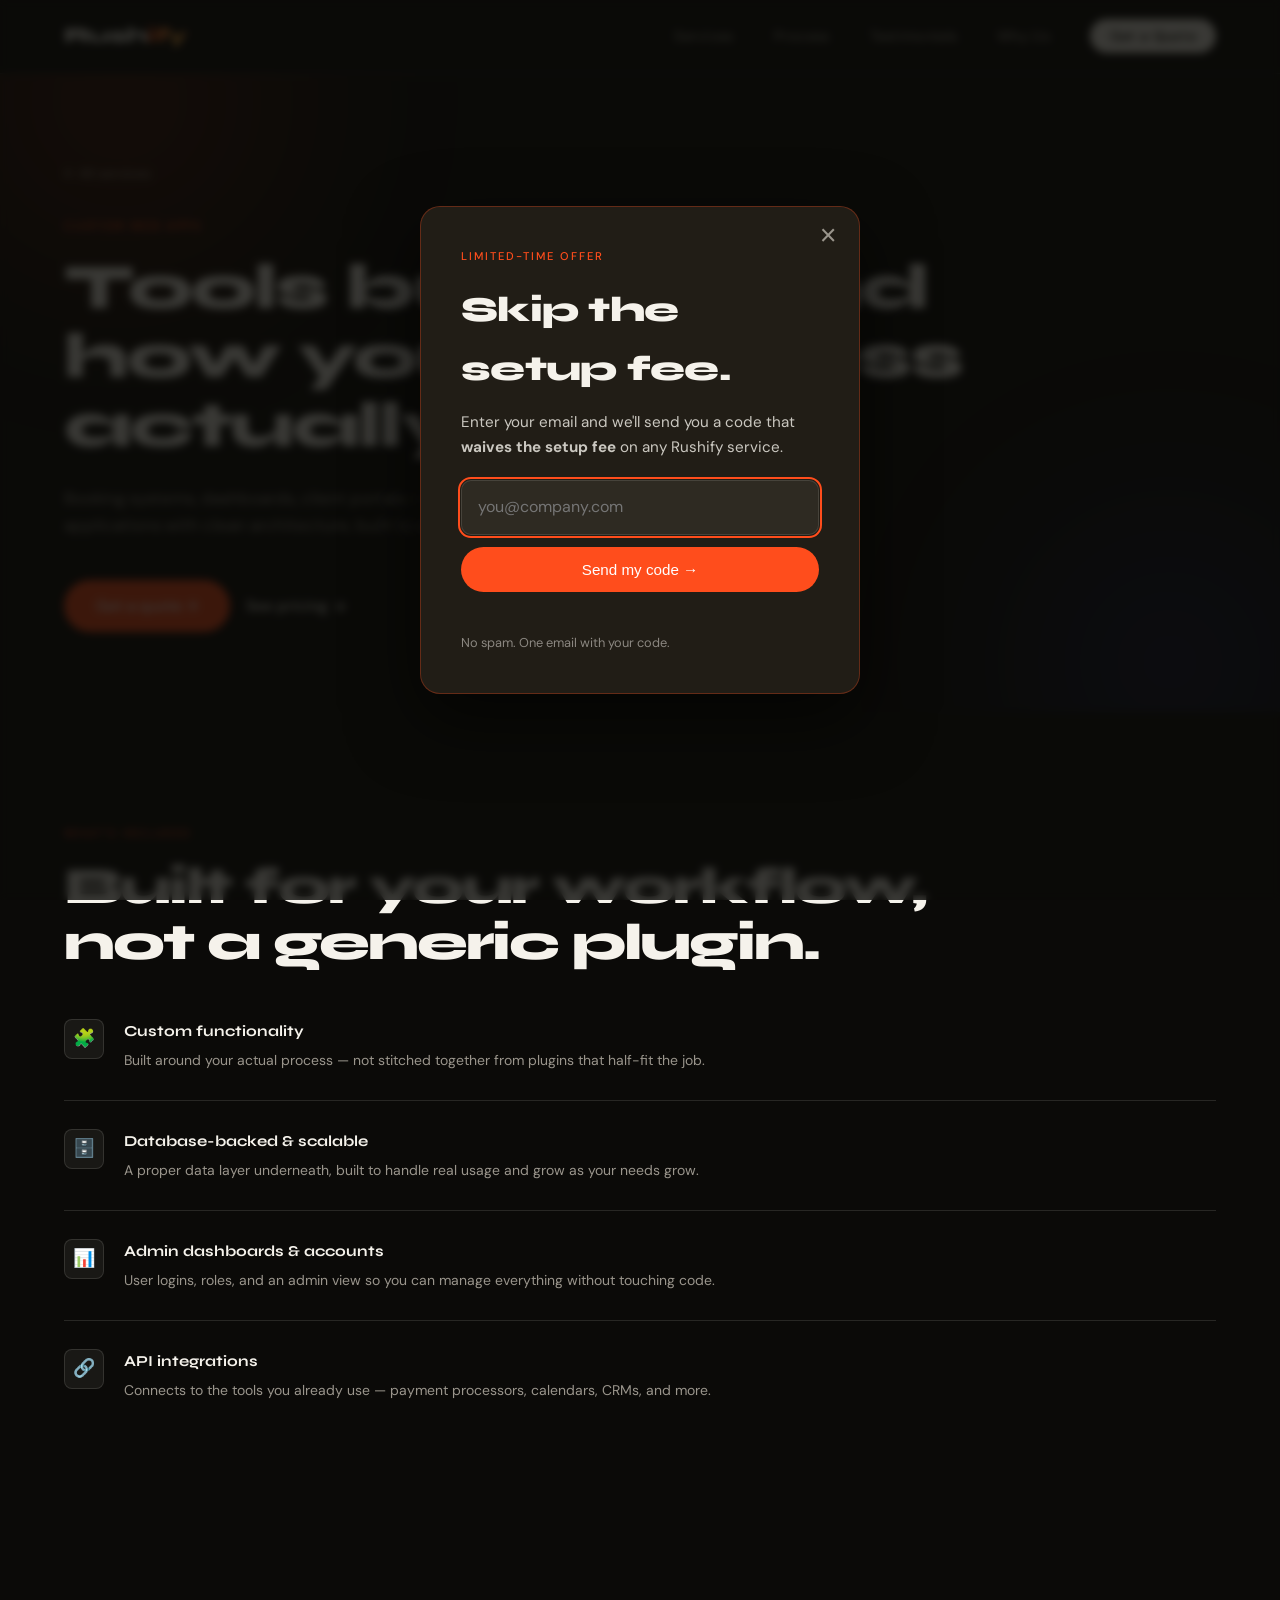
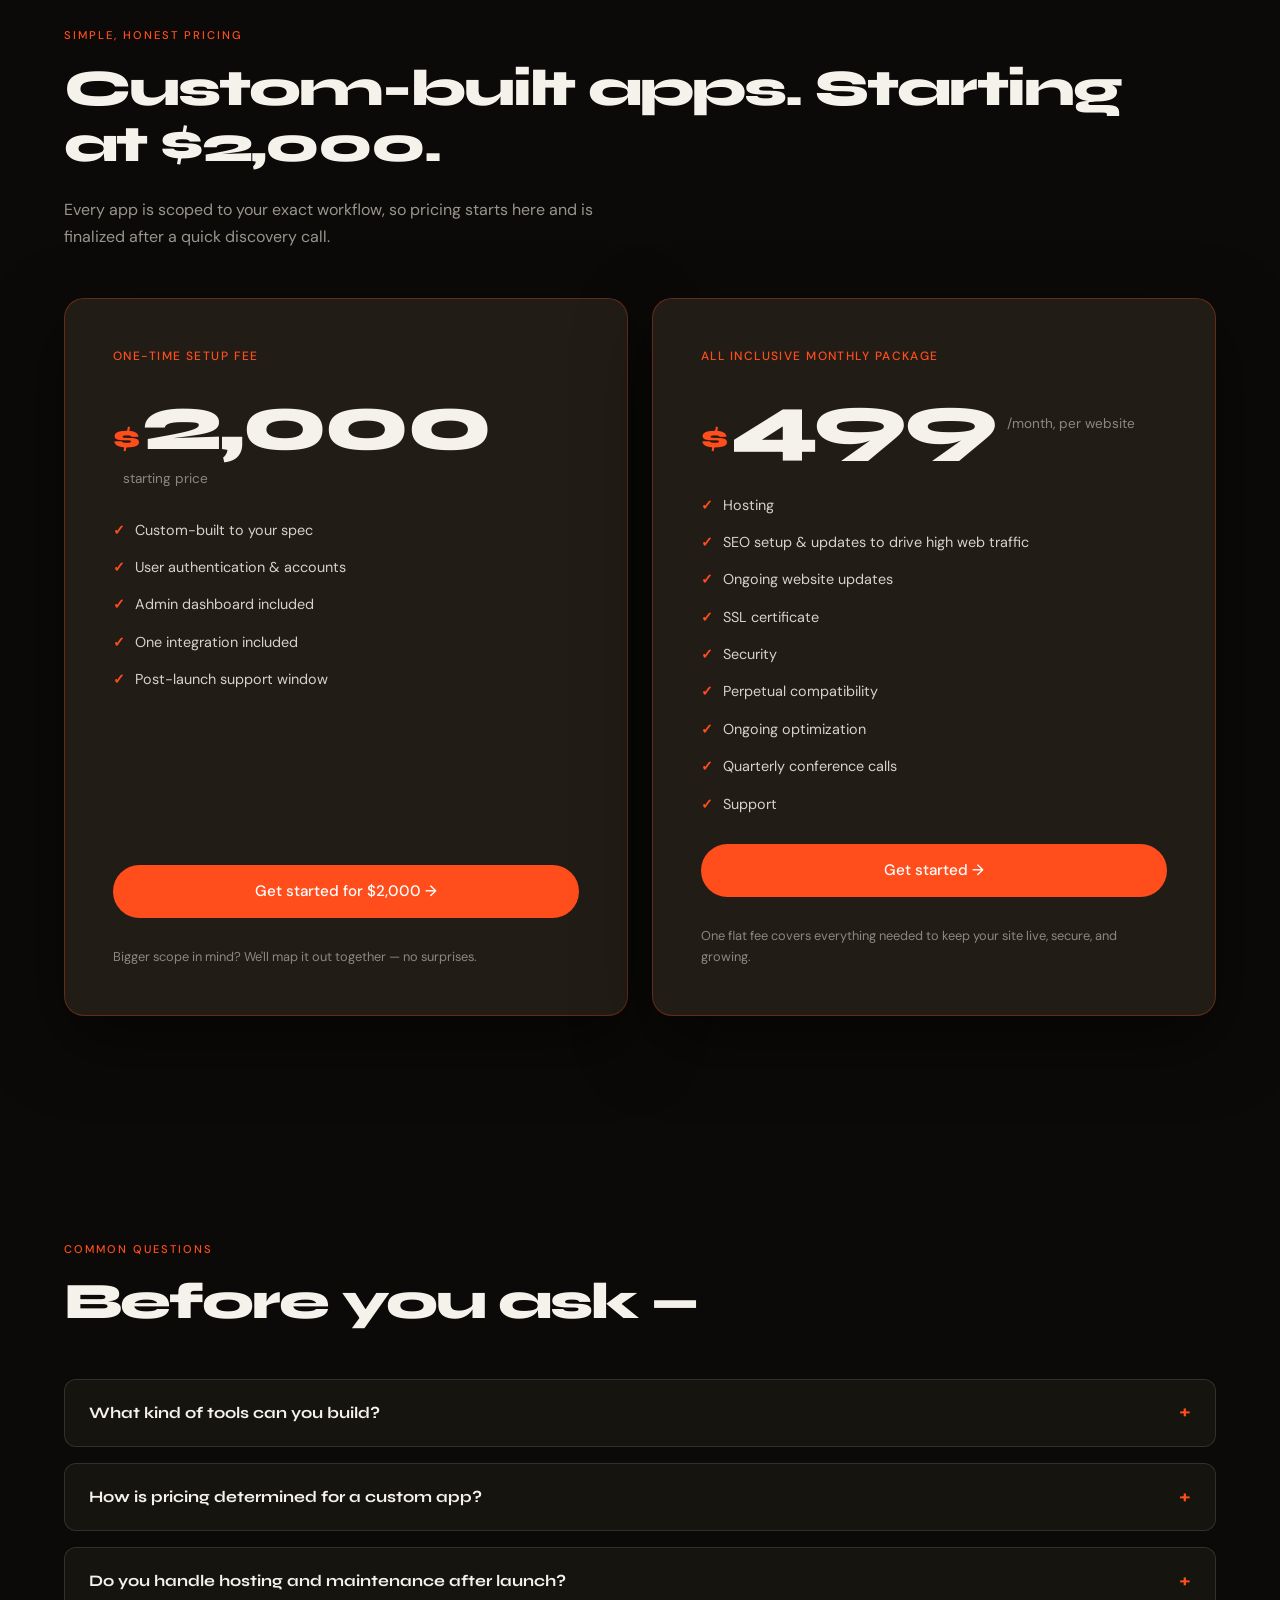
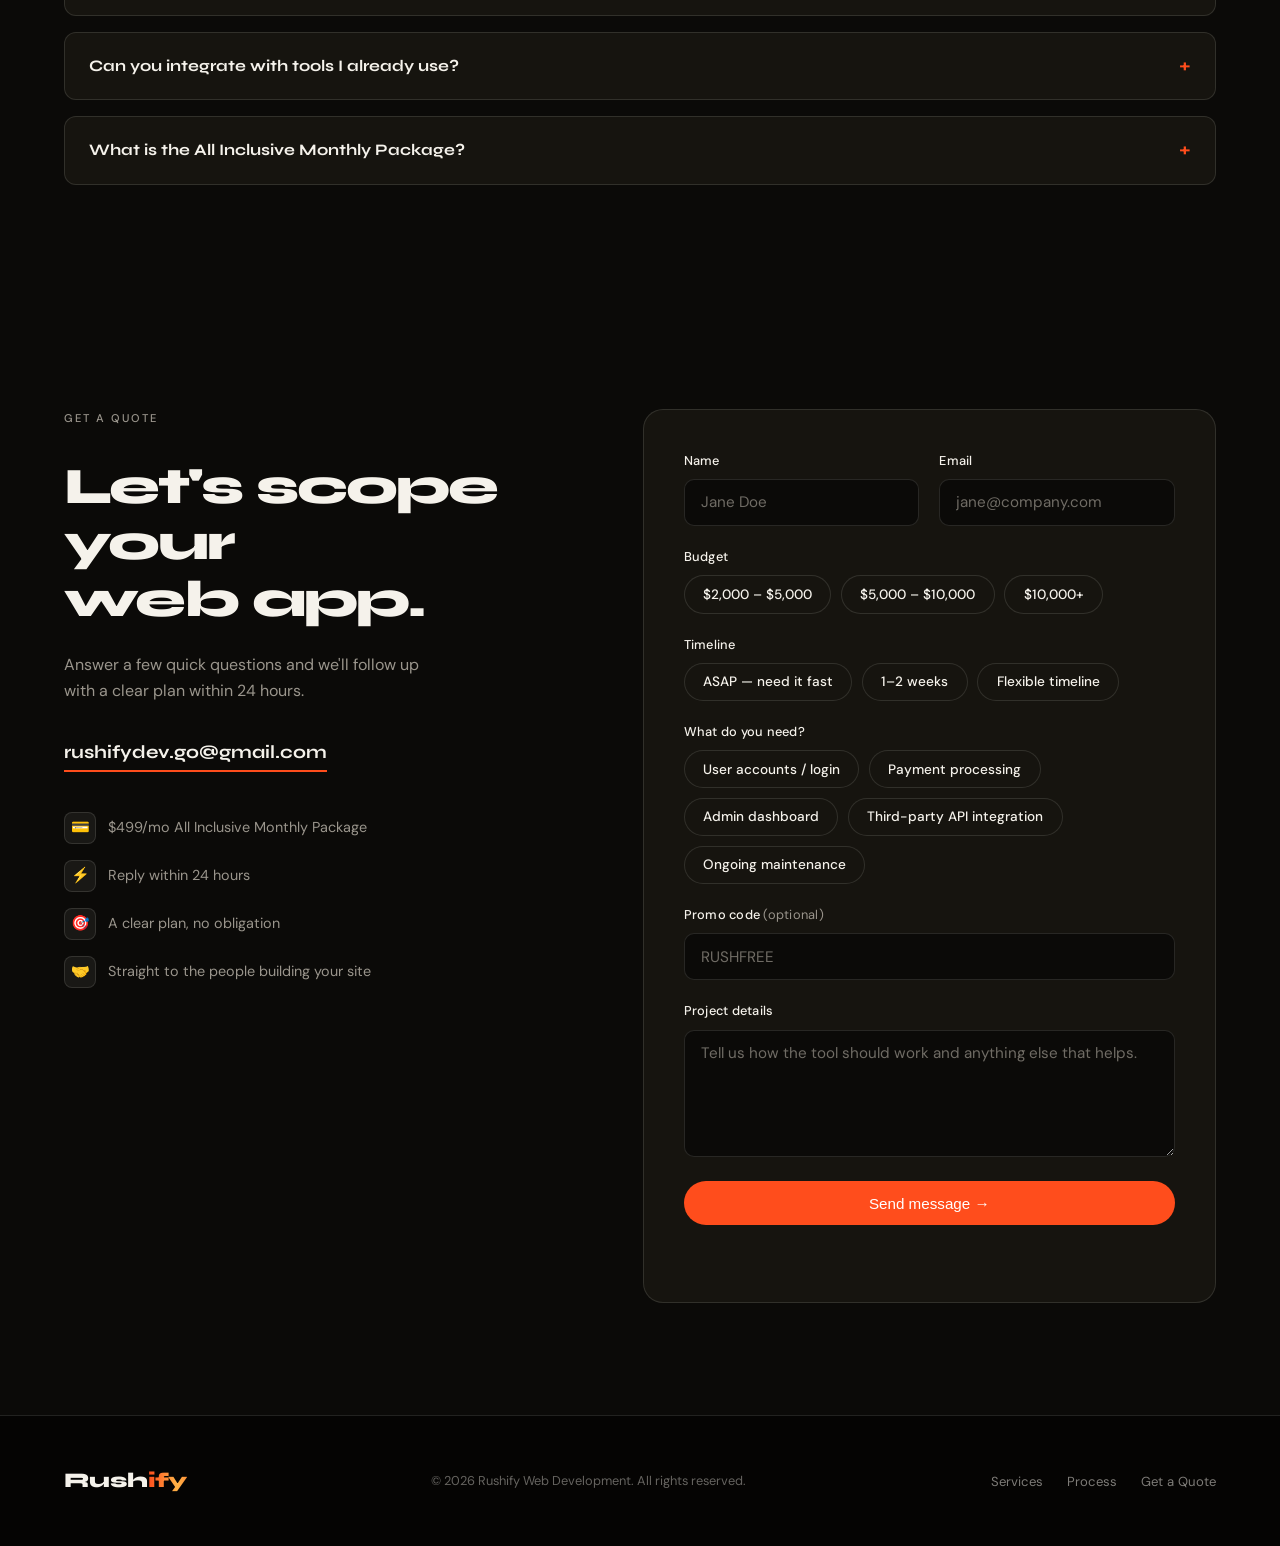
==== commit e6ef7dc0: "Side-by-side setup/monthly pricing, signature intro animation, earlier homepage popup Co-Authored-By" ====
--- a/custom-web-apps.html
+++ b/custom-web-apps.html
@@ -134,13 +134,15 @@
 
 <!-- PRICING -->
 <section class="pricing" id="pricing">
-  <div class="pricing-inner">
-    <div class="reveal">
+  <div class="pricing-inner pricing-duo">
+    <div class="reveal pricing-head">
       <p class="section-label">Simple, honest pricing</p>
       <h2 class="section-title">Custom-built apps. Starting at $2,000.</h2>
       <p class="pricing-note">Every app is scoped to your exact workflow, so pricing starts here and is finalized after a quick discovery call.</p>
     </div>
+    <div class="pricing-cards">
     <div class="pricing-card reveal-right">
+      <p class="pricing-tag">One-time setup fee</p>
       <div class="pricing-price">
         <span class="pricing-currency">$</span>
         <span class="pricing-amount">2,000</span>
@@ -156,18 +158,8 @@
       <a href="#quote" class="btn-primary pricing-cta">Get started for $2,000 →</a>
       <p class="pricing-fineprint">Bigger scope in mind? We'll map it out together — no surprises.</p>
     </div>
-  </div>
-</section>
-
-<!-- ALL INCLUSIVE MONTHLY PACKAGE -->
-<section class="pricing" id="monthly-package">
-  <div class="pricing-inner">
-    <div class="reveal">
-      <p class="section-label">Included with every website</p>
-      <h2 class="section-title">All Inclusive Monthly Package. $499/mo.</h2>
-      <p class="pricing-note">Every website we build comes with one simple monthly plan that keeps it hosted, secure, current, and found — no surprise bills.</p>
-    </div>
-    <div class="pricing-card reveal-right">
+    <div id="monthly-package" class="pricing-card reveal-right">
+      <p class="pricing-tag">All Inclusive Monthly Package</p>
       <div class="pricing-price">
         <span class="pricing-currency">$</span>
         <span class="pricing-amount">499</span>
@@ -187,6 +179,7 @@
       <a href="#quote" class="btn-primary pricing-cta">Get started →</a>
       <p class="pricing-fineprint">One flat fee covers everything needed to keep your site live, secure, and growing.</p>
     </div>
+    </div>
   </div>
 </section>
 
--- a/styles.css
+++ b/styles.css
@@ -870,3 +870,27 @@
   color: var(--accent); border: 2px dashed rgba(255,77,28,0.5); border-radius: 12px; padding: 0.9rem; margin-bottom: 0.5rem;
 }
 .offer-sr { position: absolute; width: 1px; height: 1px; overflow: hidden; clip: rect(0 0 0 0); }
+
+/* SETUP + MONTHLY PRICING SIDE BY SIDE */
+.pricing-duo { grid-template-columns: 1fr; gap: 3rem; align-items: start; }
+.pricing-duo .pricing-note { max-width: 560px; }
+.pricing-cards { display: grid; grid-template-columns: 1fr 1fr; gap: 1.5rem; align-items: stretch; }
+.pricing-cards .pricing-card { height: 100%; }
+.pricing-cards .pricing-cta { align-self: stretch; margin-top: auto; justify-content: center; }
+.pricing-tag {
+  font-size: 0.75rem; font-weight: 500; letter-spacing: 0.12em; text-transform: uppercase;
+  color: var(--accent); margin: 0 0 -0.75rem;
+}
+@media (max-width: 900px) { .pricing-cards { grid-template-columns: 1fr; } }
+
+/* INTRO SIGNATURE — pen-draws "Rush" on the curtain, then slides away with it */
+.intro-signature {
+  position: absolute; top: 50%; left: 50%;
+  width: min(60vw, 520px); height: auto;
+  transform: translate(-50%, -50%);
+  overflow: visible;
+}
+.intro-signature path { stroke-width: 4.5; stroke-dasharray: 1; stroke-dashoffset: 1; }
+.sig-word { stroke: var(--ink); animation: sigDraw 1.2s cubic-bezier(0.45,0,0.25,1) 0.3s forwards; }
+.sig-flourish { stroke: var(--accent); animation: sigDraw 0.45s ease-out 1.4s forwards; }
+@keyframes sigDraw { to { stroke-dashoffset: 0; } }
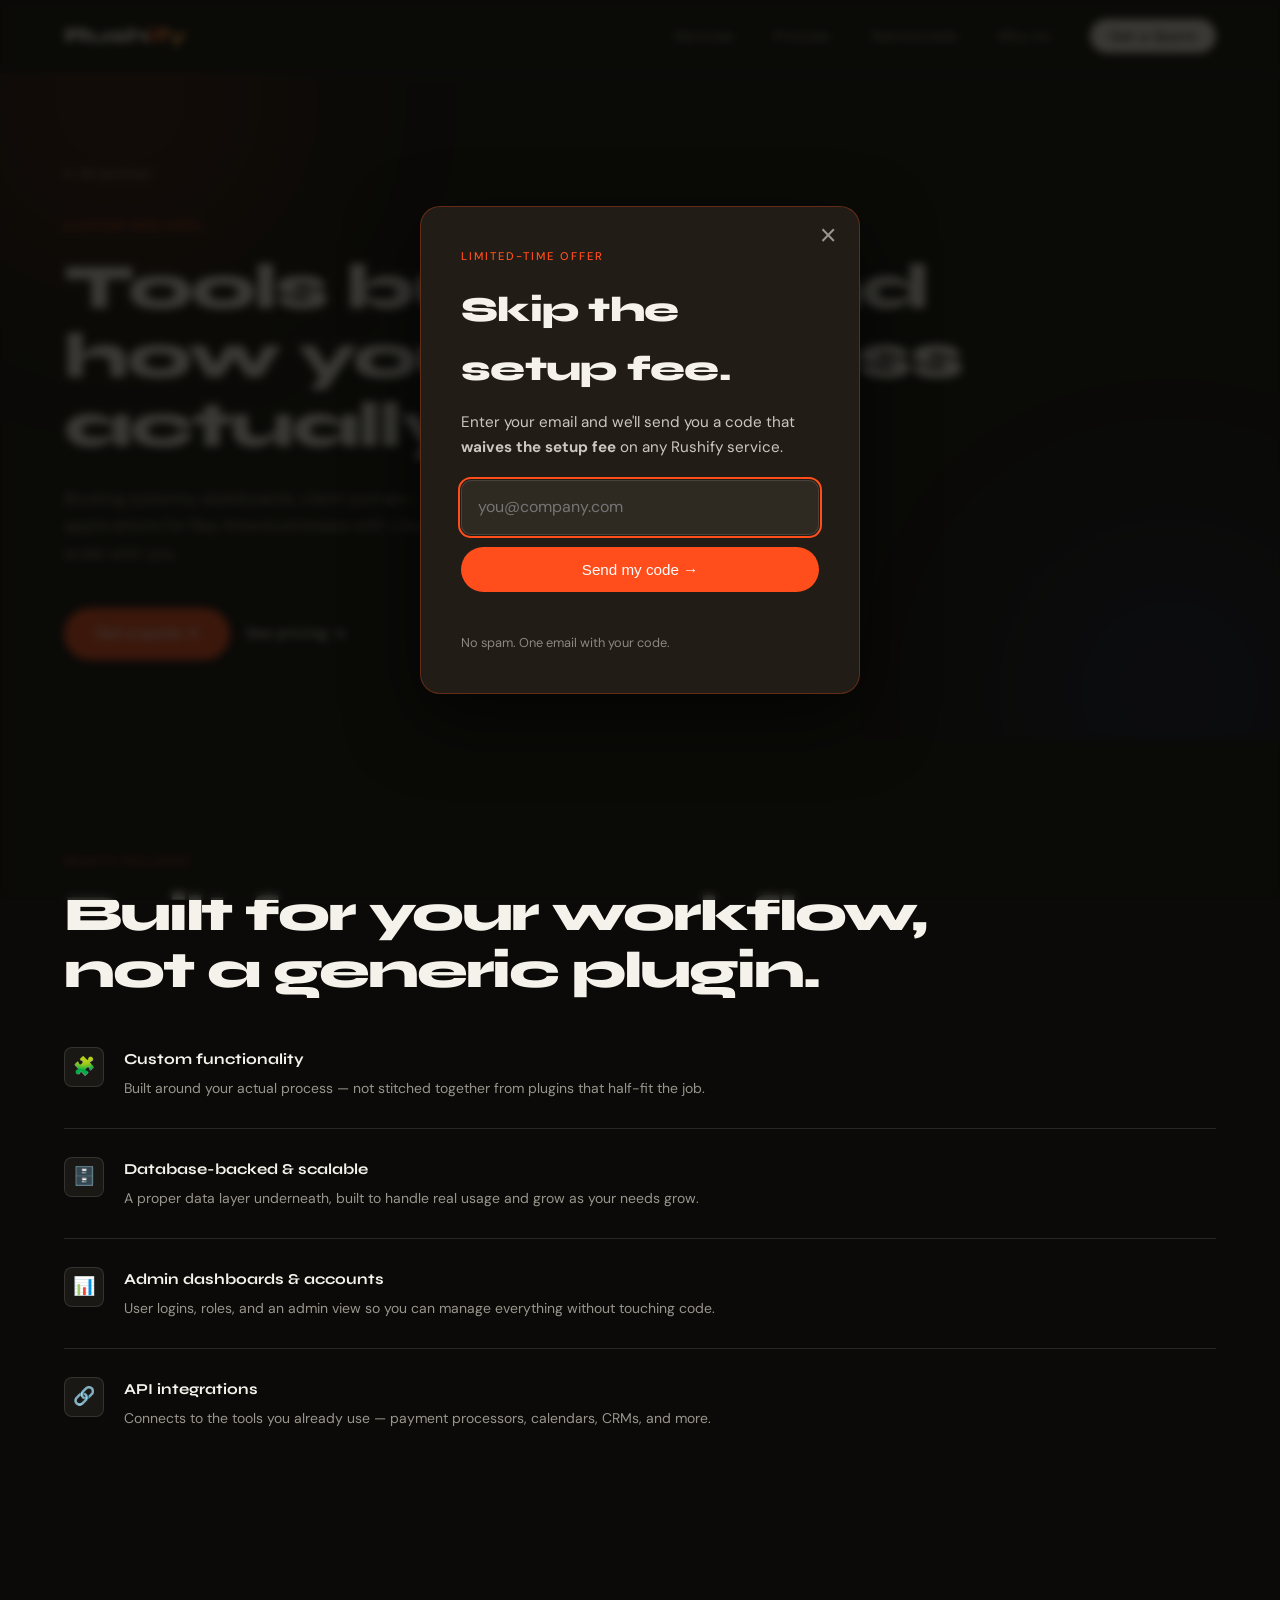
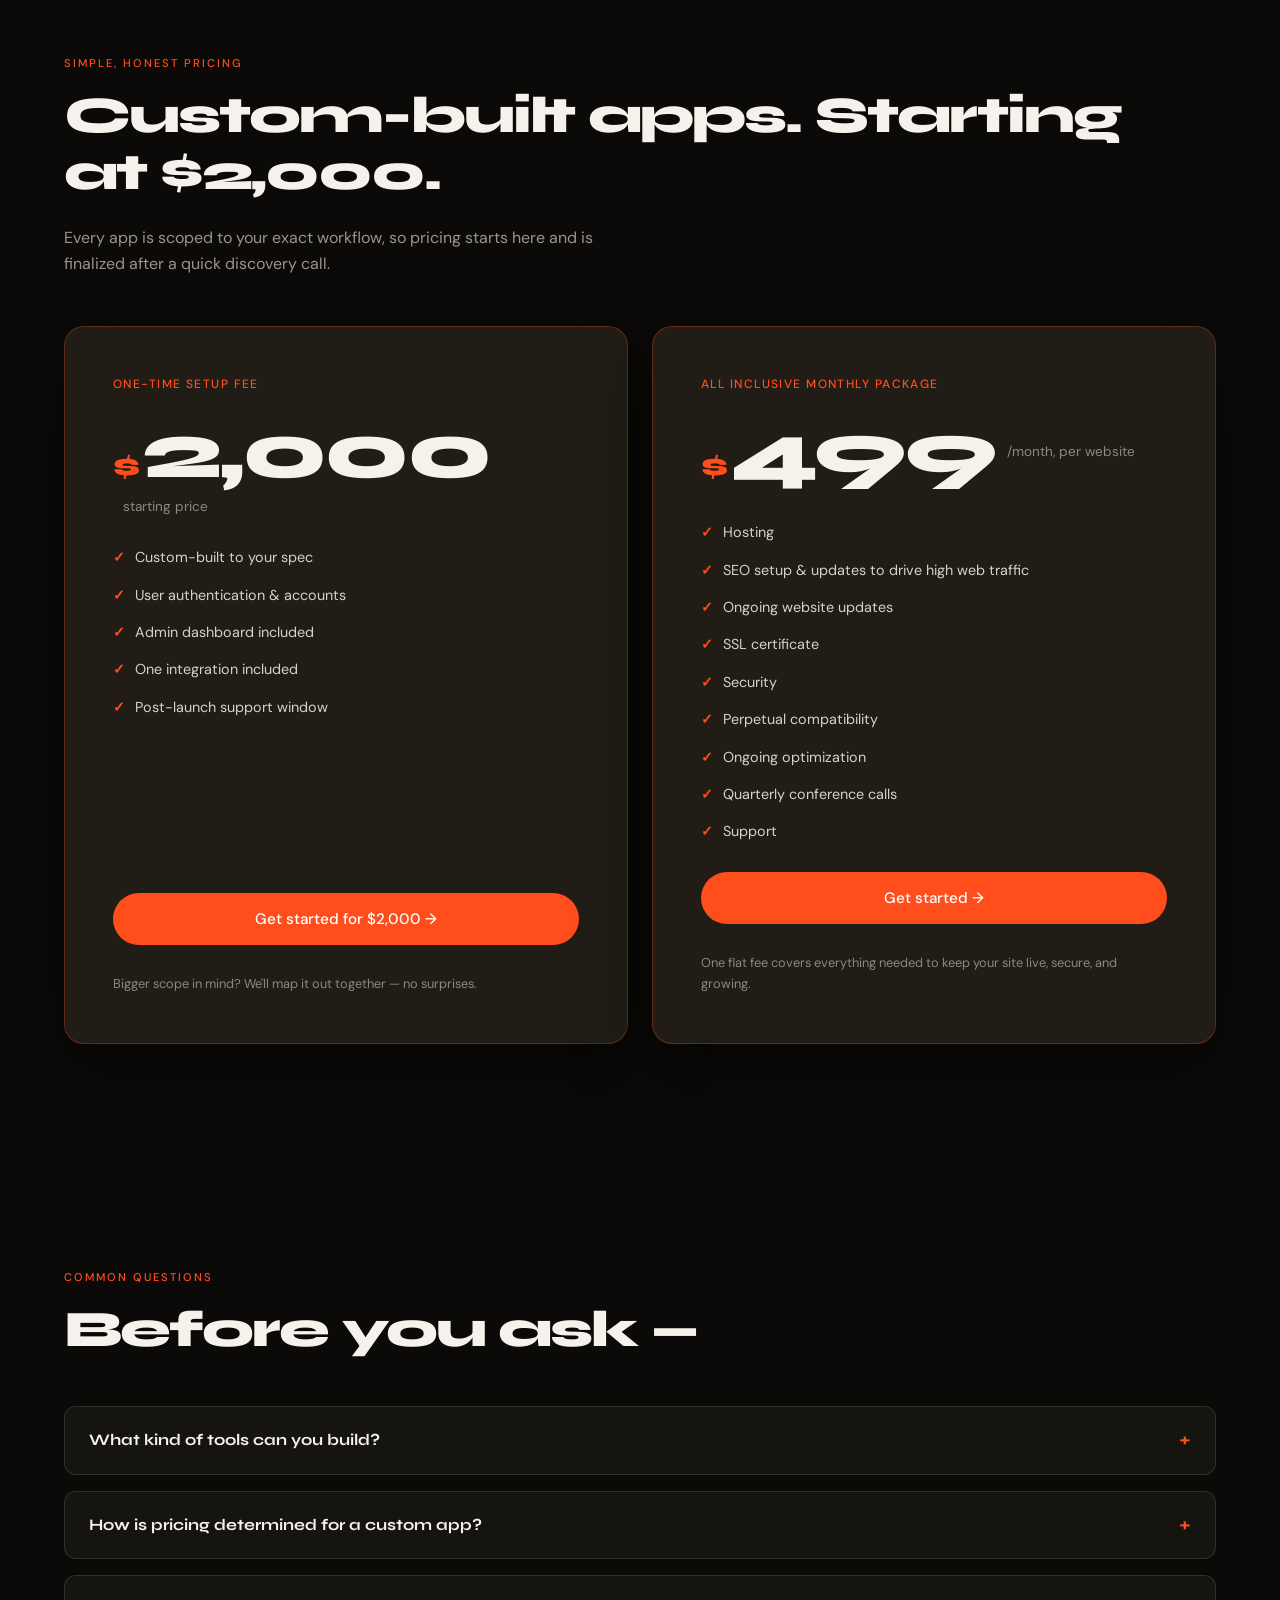
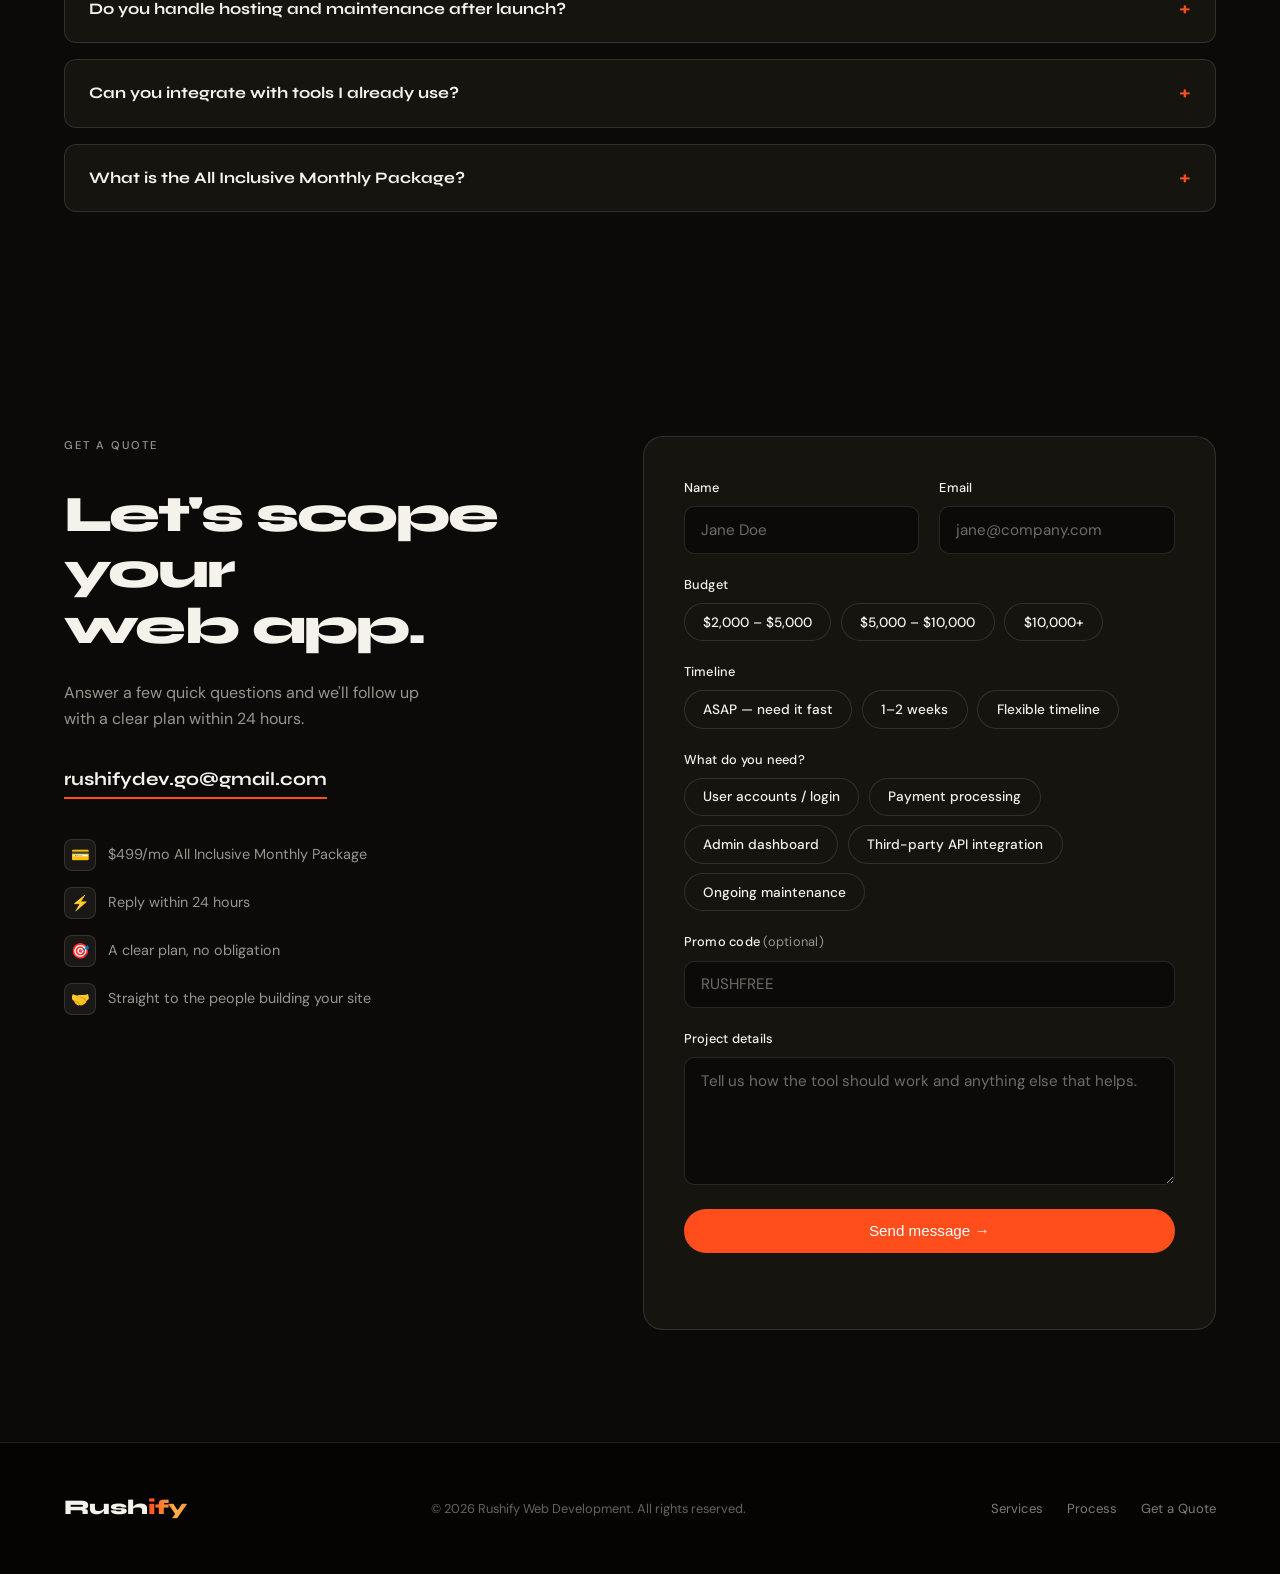
==== commit f8338eee: "Add Bay Area targeting to service page titles, descriptions, ledes and schema Co-Authored-By: Claude" ====
--- a/custom-web-apps.html
+++ b/custom-web-apps.html
@@ -4,18 +4,18 @@
 <meta charset="UTF-8">
 <meta name="viewport" content="width=device-width, initial-scale=1.0">
 <meta name="color-scheme" content="dark">
-<title>Custom Web Application Development — Booking Systems & Dashboards | Rushify</title>
-<meta name="description" content="Custom web application development — booking systems, client portals, and dashboards built with clean architecture. Starting at $2,000.">
+<title>Bay Area Custom Web Application Development — Booking Systems & Dashboards | Rushify</title>
+<meta name="description" content="Bay Area custom web application development — booking systems, client portals, and dashboards built with clean architecture. Starting at $2,000.">
 <link rel="canonical" href="https://rushifydev.com/custom-web-apps.html">
 
-<meta property="og:title" content="Custom Web Application Development — Booking Systems & Dashboards | Rushify">
-<meta property="og:description" content="Custom web application development — booking systems, client portals, and dashboards built with clean architecture. Starting at $2,000.">
+<meta property="og:title" content="Bay Area Custom Web Application Development — Booking Systems & Dashboards | Rushify">
+<meta property="og:description" content="Bay Area custom web application development — booking systems, client portals, and dashboards built with clean architecture. Starting at $2,000.">
 <meta property="og:type" content="website">
 <meta property="og:url" content="https://rushifydev.com/custom-web-apps.html">
 <meta property="og:site_name" content="Rushify Web Development">
 <meta name="twitter:card" content="summary">
-<meta name="twitter:title" content="Custom Web Application Development — Booking Systems & Dashboards | Rushify">
-<meta name="twitter:description" content="Custom web application development — booking systems, client portals, and dashboards built with clean architecture. Starting at $2,000.">
+<meta name="twitter:title" content="Bay Area Custom Web Application Development — Booking Systems & Dashboards | Rushify">
+<meta name="twitter:description" content="Bay Area custom web application development — booking systems, client portals, and dashboards built with clean architecture. Starting at $2,000.">
 
 <link rel="icon" type="image/svg+xml" href="data:image/svg+xml,%3Csvg xmlns='http://www.w3.org/2000/svg' viewBox='0 0 100 100'%3E%3Crect width='100' height='100' rx='24' fill='%230f0d0a'/%3E%3Ctext x='50' y='70' font-family='Arial, sans-serif' font-weight='800' font-size='60' fill='%23ff4d1c' text-anchor='middle'%3ER%3C/text%3E%3C/svg%3E">
 
@@ -42,7 +42,7 @@
   "name": "Custom Web Apps",
   "description": "Tailored web applications with clean architecture — from booking systems to dashboards to portals.",
   "provider": { "@type": "Organization", "name": "Rushify Web Development", "url": "https://rushifydev.com/", "email": "rushifydev.go@gmail.com" },
-  "areaServed": "Worldwide",
+  "areaServed": { "@type": "Place", "name": "San Francisco Bay Area, California" },
   "offers": { "@type": "Offer", "priceCurrency": "USD", "price": "2000", "url": "https://rushifydev.com/custom-web-apps.html#pricing" }
 }
 </script>
@@ -86,7 +86,7 @@
     <a href="index.html#services" class="service-back">← All services</a>
     <p class="hero-label">Custom Web Apps</p>
     <h1 class="service-title">Tools built around how your business actually works.</h1>
-    <p class="service-lede">Booking systems, dashboards, client portals — custom web applications with clean architecture, built to scale with you.</p>
+    <p class="service-lede">Booking systems, dashboards, client portals — custom web applications for Bay Area businesses with clean architecture, built to scale with you.</p>
     <div class="hero-actions">
       <a href="#quote" class="btn-primary">Get a quote →</a>
       <a href="#pricing" class="btn-ghost">See pricing <span>↓</span></a>
--- a/styles.css
+++ b/styles.css
@@ -886,11 +886,26 @@
 /* INTRO SIGNATURE — pen-draws "Rush" on the curtain, then slides away with it */
 .intro-signature {
   position: absolute; top: 50%; left: 50%;
-  width: min(60vw, 520px); height: auto;
+  width: min(88vw, 1150px); height: auto;
   transform: translate(-50%, -50%);
   overflow: visible;
 }
-.intro-signature path { stroke-width: 4.5; stroke-dasharray: 1; stroke-dashoffset: 1; }
+.intro-signature path { stroke-width: 3.5; stroke-dasharray: 1; stroke-dashoffset: 1; }
 .sig-word { stroke: var(--ink); animation: sigDraw 1.2s cubic-bezier(0.45,0,0.25,1) 0.3s forwards; }
 .sig-flourish { stroke: var(--accent); animation: sigDraw 0.45s ease-out 1.4s forwards; }
 @keyframes sigDraw { to { stroke-dashoffset: 0; } }
+
+.intro-seen .intro-overlay { display: none; }
+
+/* HERO H1 — primary SEO headline under the wordmark */
+.hero-h1 {
+  font-family: 'Syne', sans-serif; font-weight: 700;
+  font-size: clamp(1.35rem, 3.1vw, 2.6rem);
+  line-height: 1.2; letter-spacing: -0.01em;
+  color: #fff; max-width: 1000px;
+  margin: 0 0 2rem;
+  opacity: 0; animation: fadeUp 0.7s 2.05s forwards;
+}
+.hero-h1 em { font-style: normal; color: var(--accent); }
+.hero-bottom { justify-content: flex-start; }
+@media (prefers-reduced-motion: reduce) { .hero-h1 { animation: none; opacity: 1; } }
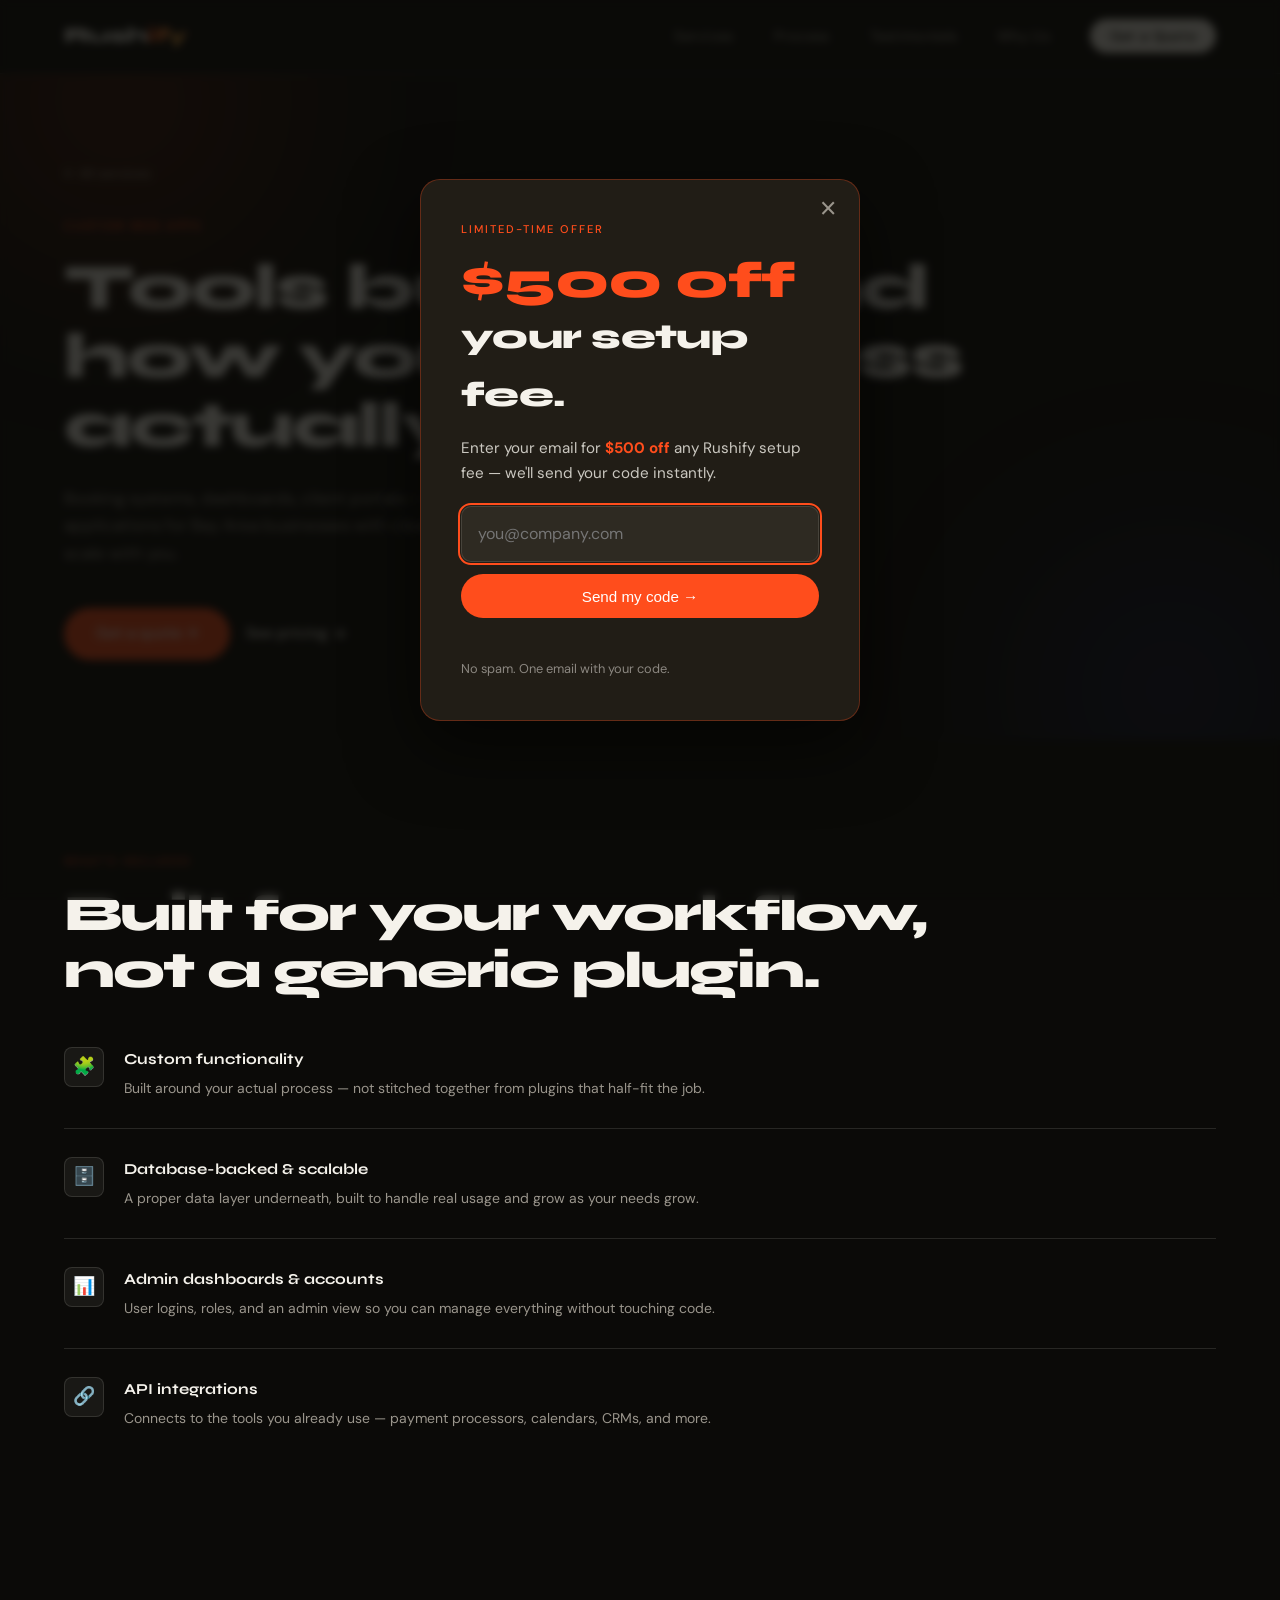
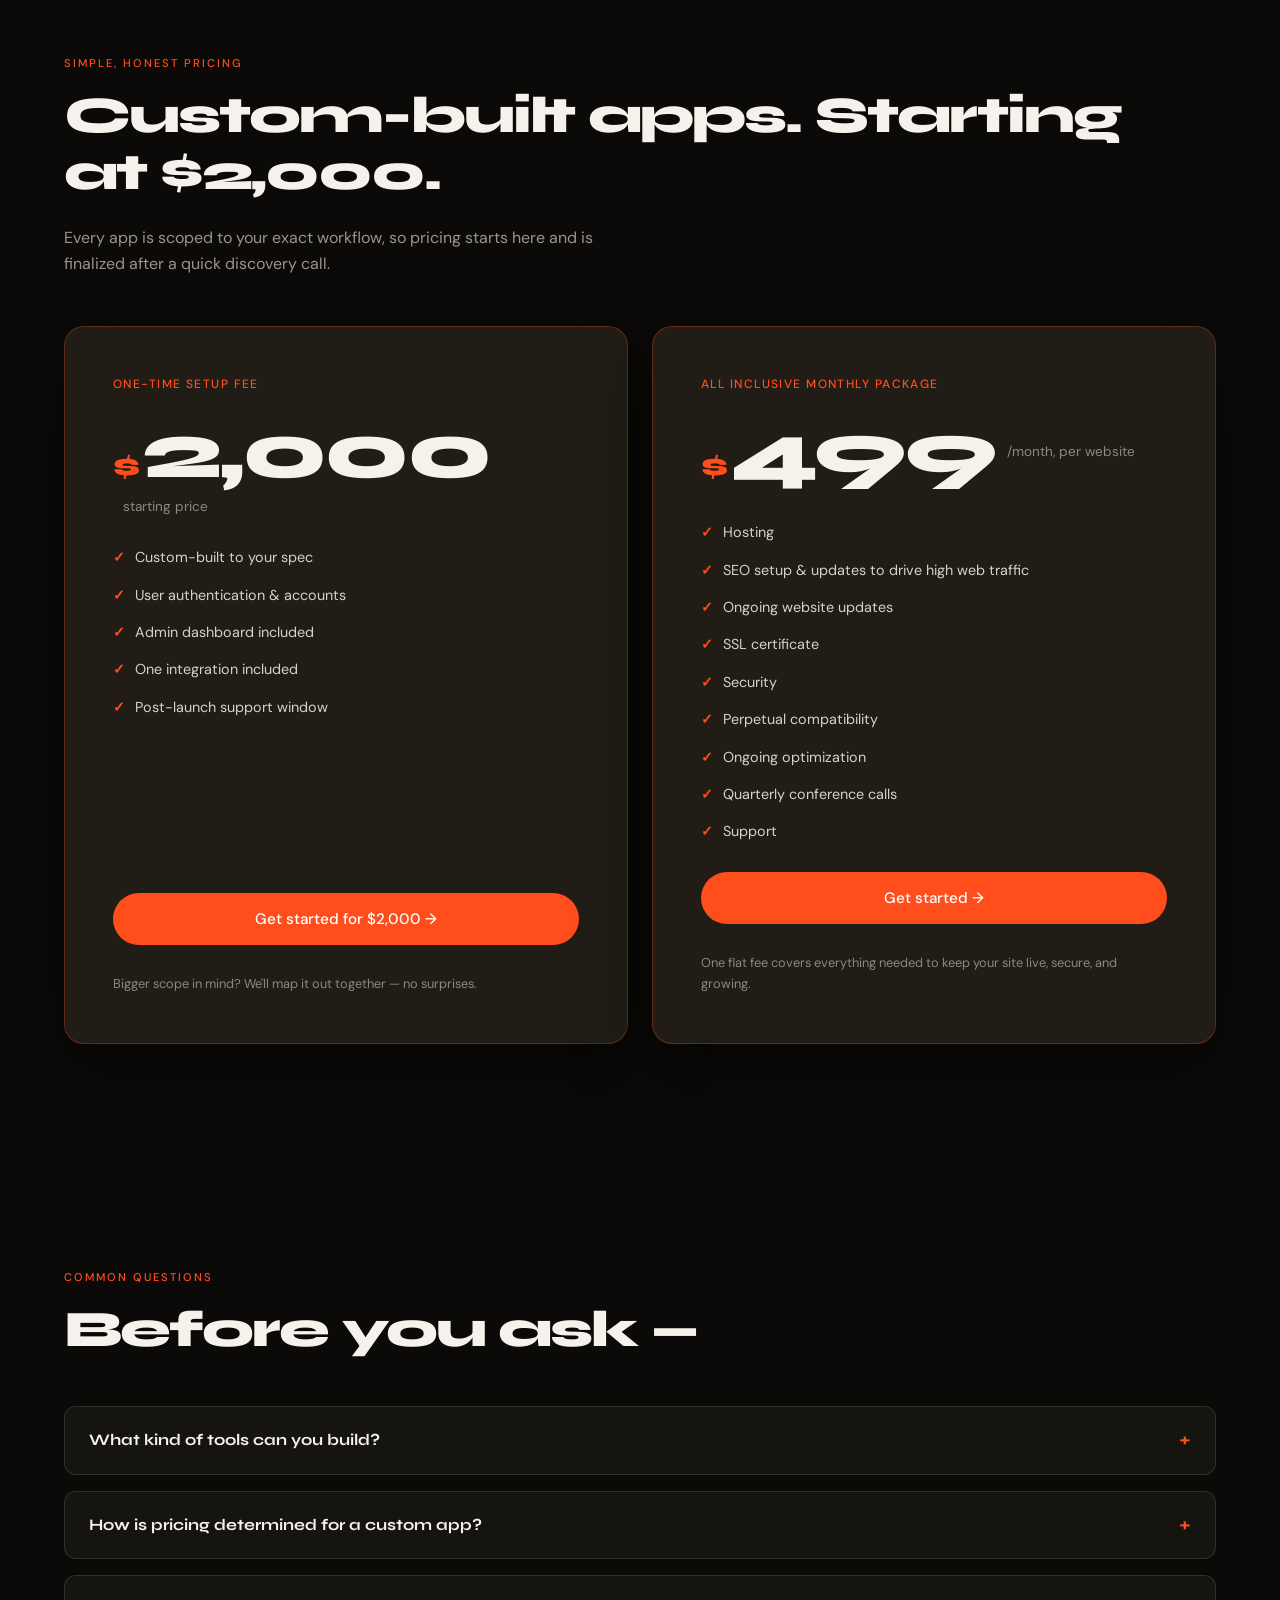
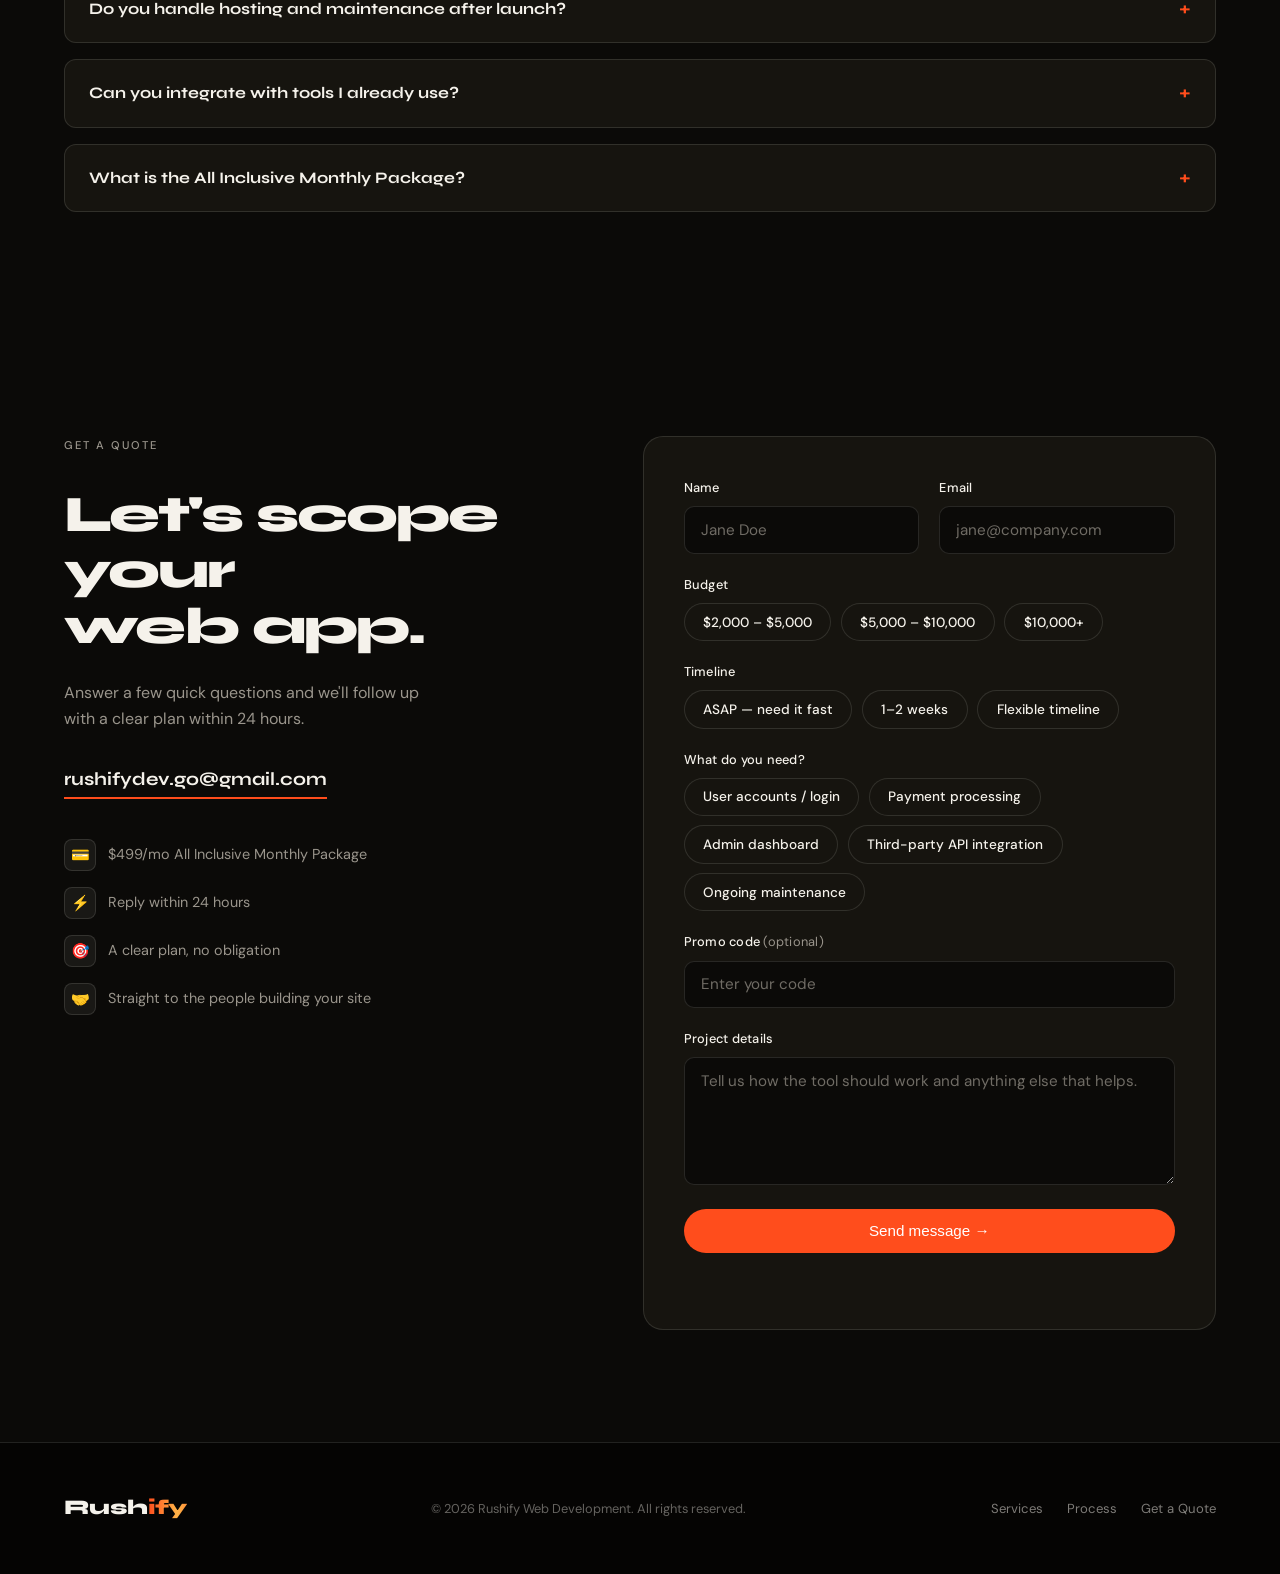
==== commit dbd059f9: "Hide promo code on site; only shown in auto-reply email Co-Authored-By: Claude Sonnet 5.5 <noreply@a" ====
--- a/custom-web-apps.html
+++ b/custom-web-apps.html
@@ -285,7 +285,7 @@
 
       <div class="form-field">
         <label for="promo">Promo code <span style="color:var(--mid);font-weight:400">(optional)</span></label>
-        <input type="text" id="promo" name="Promo Code" placeholder="RUSHFREE" autocomplete="off">
+        <input type="text" id="promo" name="Promo Code" placeholder="Enter your code" autocomplete="off">
       </div>
 
       <div class="form-field">
--- a/styles.css
+++ b/styles.css
@@ -35,7 +35,7 @@
   inset: 0;
   z-index: 500;
   background: var(--paper);
-  animation: introSlideOut 0.9s cubic-bezier(0.76,0,0.24,1) 1.6s forwards;
+  animation: introSlideOut 0.9s cubic-bezier(0.76,0,0.24,1) 2.1s forwards;
 }
 .intro-word {
   position: fixed;
@@ -176,7 +176,7 @@
 .hero-sub-top {
   font-size: 1rem; color: var(--mid); max-width: 260px;
   text-align: right; line-height: 1.5;
-  opacity: 0; animation: fadeUp 0.7s 1.85s forwards;
+  opacity: 0; animation: fadeUp 0.7s 2.35s forwards;
 }
 .hero-sub-top em { font-style: italic; color: var(--ink); }
 .hero-wordmark {
@@ -184,7 +184,7 @@
   line-height: 0.88;
   margin: 1.5rem 0;
   opacity: 0;
-  animation: wordmarkReveal 1.2s cubic-bezier(0.16,1,0.3,1) 1.95s forwards;
+  animation: wordmarkReveal 1.2s cubic-bezier(0.16,1,0.3,1) 2.45s forwards;
 }
 .wm-rush {
   font-family: 'Syne', sans-serif;
@@ -205,7 +205,7 @@
 }
 .hero-bottom {
   display: flex; justify-content: space-between; align-items: flex-end;
-  opacity: 0; animation: fadeUp 0.7s 2.15s forwards;
+  opacity: 0; animation: fadeUp 0.7s 2.65s forwards;
 }
 .hero-label {
   font-size: 0.75rem;
@@ -215,7 +215,7 @@
   color: var(--accent);
   margin-bottom: 0.75rem;
   opacity: 0;
-  animation: fadeUp 0.6s 1.7s forwards;
+  animation: fadeUp 0.6s 2.2s forwards;
 }
 .hero-sub {
   max-width: 380px;
@@ -891,8 +891,8 @@
   overflow: visible;
 }
 .intro-signature path { stroke-width: 3.5; stroke-dasharray: 1; stroke-dashoffset: 1; }
-.sig-word { stroke: var(--ink); animation: sigDraw 1.2s cubic-bezier(0.45,0,0.25,1) 0.3s forwards; }
-.sig-flourish { stroke: var(--accent); animation: sigDraw 0.45s ease-out 1.4s forwards; }
+.sig-word { stroke: var(--ink); animation: sigDraw 1.2s cubic-bezier(0.45,0,0.25,1) 0.8s forwards; }
+.sig-flourish { stroke: var(--accent); animation: sigDraw 0.45s ease-out 1.9s forwards; }
 @keyframes sigDraw { to { stroke-dashoffset: 0; } }
 
 .intro-seen .intro-overlay { display: none; }
@@ -904,8 +904,22 @@
   line-height: 1.2; letter-spacing: -0.01em;
   color: #fff; max-width: 1000px;
   margin: 0 0 2rem;
-  opacity: 0; animation: fadeUp 0.7s 2.05s forwards;
+  opacity: 0; animation: fadeUp 0.7s 2.55s forwards;
 }
 .hero-h1 em { font-style: normal; color: var(--accent); }
 .hero-bottom { justify-content: flex-start; }
 @media (prefers-reduced-motion: reduce) { .hero-h1 { animation: none; opacity: 1; } }
+
+/* Hold the homepage intro until JS flags the page as loaded (see script.js) */
+html.intro-pending:not(.intro-start) :is(.intro-overlay, .sig-word, .sig-flourish, .hero-label, .hero-sub-top, .hero-wordmark, .hero-h1, .hero-bottom) { animation-play-state: paused; }
+/* Returning visitors skip the intro, so bring the hero in right away */
+.intro-seen .hero-label { animation-delay: 0.1s; }
+.intro-seen .hero-sub-top { animation-delay: 0.2s; }
+.intro-seen .hero-wordmark { animation-delay: 0.25s; }
+.intro-seen .hero-h1 { animation-delay: 0.4s; }
+.intro-seen .hero-bottom { animation-delay: 0.55s; }
+/* Service pages have no intro curtain */
+.service-hero .hero-label { animation-delay: 0.1s; }
+
+.offer-big { display: block; font-size: 1.45em; line-height: 1.05; color: var(--accent); }
+.offer-hl { color: var(--accent); font-weight: 700; }
